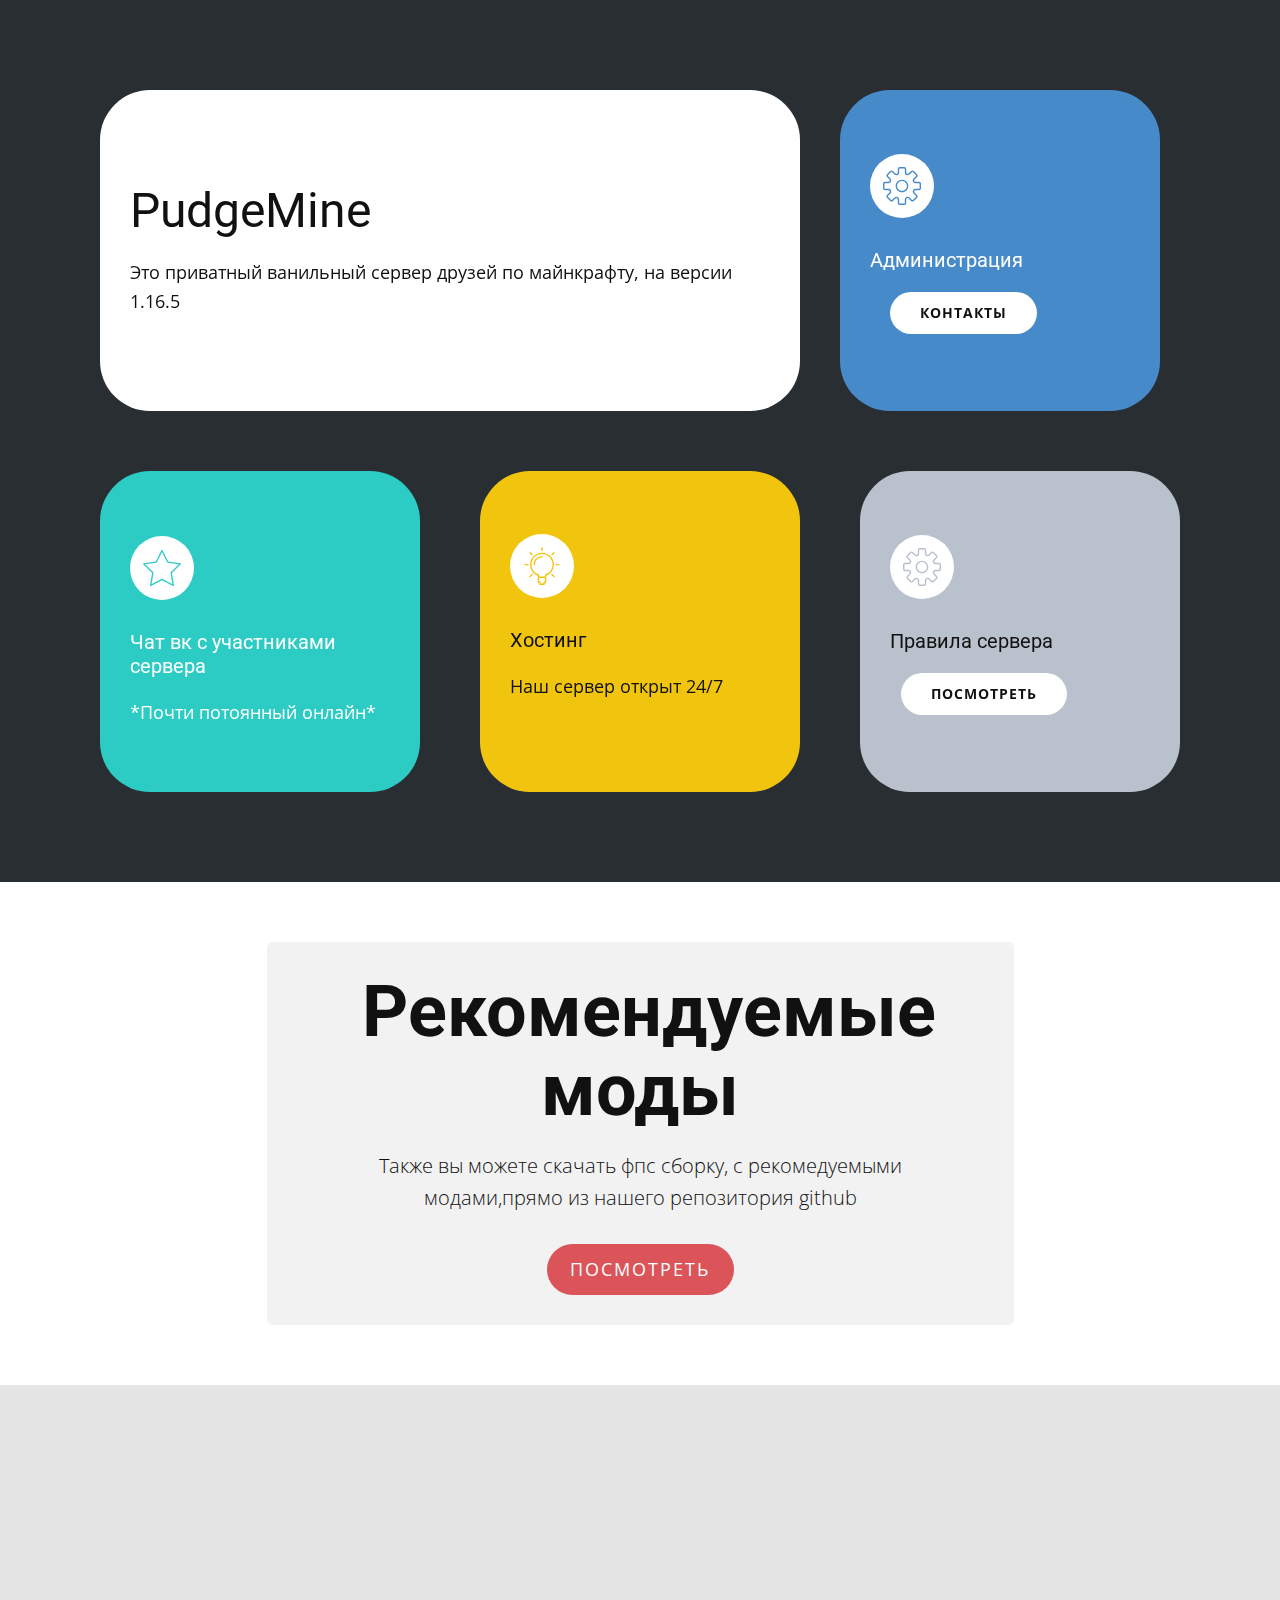
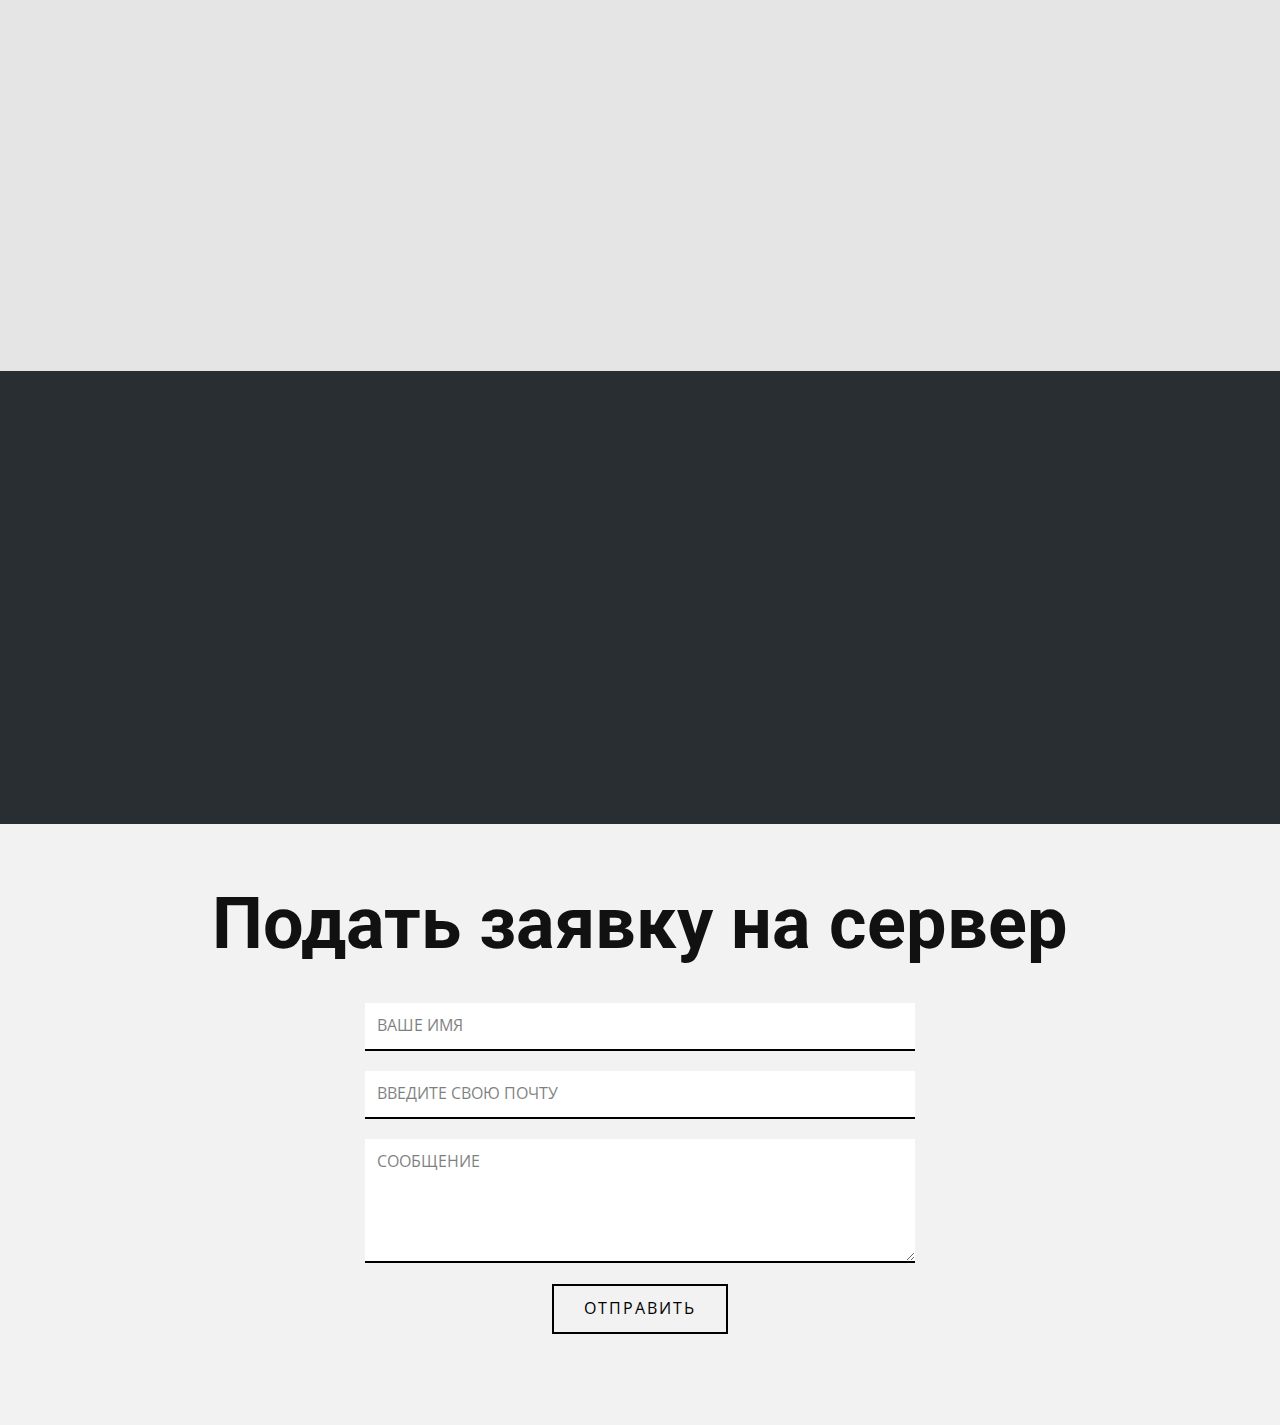
==== index.html @ 6703abd7 "Add files via upload" ====
<!DOCTYPE html>
<html style="font-size: 16px;" lang="ru"><head>
    <meta name="viewport" content="width=device-width, initial-scale=1.0">
    <meta charset="utf-8">
    <meta name="keywords" content="​PudgeMine, Рекомендуемые моды, Подать заявку на сервер">
    <meta name="description" content="Это ванильный приватный сервер по майнкрафту на версии 1.16.5">
    <title>PudgeMine</title>
    <link rel="stylesheet" href="1.css" media="screen">
<link rel="stylesheet" href="Главная.css" media="screen">
    <script class="u-script" type="text/javascript" src="2.js" defer=""></script>
    <script class="u-script" type="text/javascript" src="1.js" defer=""></script>
    <meta name="generator" content="5eafear, 5eafear.com">
    <meta name="referrer" content="origin">
    <meta property="og:title" content="PudgeMine">
    <meta property="og:description" content="Это приватный ванильный сервер по майнкрафту на версии 1.16.5">
    <meta property="og:image" content="images/20230213_025635.jpg">
    
    <link id="u-theme-google-font" rel="stylesheet" href="https://fonts.googleapis.com/css?family=Roboto:100,100i,300,300i,400,400i,500,500i,700,700i,900,900i|Open+Sans:300,300i,400,400i,500,500i,600,600i,700,700i,800,800i">
    
    
    
    
    
    
    <script type="application/ld+json">{
		"@context": "http://schema.org",
		"@type": "Organization",
		"name": "Site1"
}</script>
    <meta name="theme-color" content="#478ac9">
    <meta property="og:type" content="website">
  <meta data-intl-tel-input-cdn-path="intlTelInput/"></head>
  <body data-home-page="Главная.html" data-home-page-title="Главная" class="u-body u-xl-mode" data-lang="ru">
    <section class="u-clearfix u-container-align-center u-palette-1-dark-3 u-section-1" id="carousel_dbd2">
      <div class="u-clearfix u-sheet u-sheet-1">
        <div class="u-clearfix u-expanded-width u-layout-wrap u-layout-wrap-1">
          <div class="u-gutter-0 u-layout">
            <div class="u-layout-col">
              <div class="u-size-30">
                <div class="u-layout-row">
                  <div class="u-container-align-center-lg u-container-align-center-xl u-container-style u-layout-cell u-size-40 u-layout-cell-1">
                    <div class="u-container-layout u-valign-middle-lg u-valign-middle-xl u-container-layout-1">
                      <div class="u-container-align-center-sm u-container-align-center-xs u-container-align-left-lg u-container-align-left-md u-container-align-left-xl u-container-style u-expanded-width-lg u-expanded-width-xl u-group u-radius-50 u-shape-round u-white u-group-1" data-animation-name="customAnimationIn" data-animation-duration="2000">
                        <div class="u-container-layout u-valign-middle u-container-layout-2">
                          <h2 class="u-align-center-sm u-align-center-xs u-align-left-lg u-align-left-md u-align-left-xl u-text u-text-default u-text-1"> PudgeMine</h2>
                          <p class="u-align-center-sm u-align-center-xs u-align-left-lg u-align-left-md u-align-left-xl u-text u-text-default u-text-2">Это приватный ванильный сервер друзей по майнкрафту, на версии 1.16.5</p>
                        </div>
                      </div>
                    </div>
                  </div>
                  <div class="u-container-style u-layout-cell u-size-20 u-layout-cell-2">
                    <div class="u-container-layout u-valign-bottom-xs u-valign-top-lg u-valign-top-md u-valign-top-sm u-valign-top-xl u-container-layout-3">
                      <div class="u-container-style u-group u-palette-1-base u-radius-50 u-shape-round u-group-2" data-animation-name="customAnimationIn" data-animation-duration="2000">
                        <div class="u-container-layout u-container-layout-4"><span class="u-align-center-sm u-align-center-xs u-align-left-lg u-align-left-md u-align-left-xl u-icon u-icon-circle u-text-palette-1-base u-white u-icon-1"><svg class="u-svg-link" preserveAspectRatio="xMidYMin slice" viewBox="0 0 54 54" style=""><use xmlns:xlink="http://www.w3.org/1999/xlink" xlink:href="#svg-2807"></use></svg><svg class="u-svg-content" viewBox="0 0 54 54" x="0px" y="0px" id="svg-2807" style="enable-background:new 0 0 54 54;"><g><path d="M51.22,21h-5.052c-0.812,0-1.481-0.447-1.792-1.197s-0.153-1.54,0.42-2.114l3.572-3.571
		c0.525-0.525,0.814-1.224,0.814-1.966c0-0.743-0.289-1.441-0.814-1.967l-4.553-4.553c-1.05-1.05-2.881-1.052-3.933,0l-3.571,3.571
		c-0.574,0.573-1.366,0.733-2.114,0.421C33.447,9.313,33,8.644,33,7.832V2.78C33,1.247,31.753,0,30.22,0H23.78
		C22.247,0,21,1.247,21,2.78v5.052c0,0.812-0.447,1.481-1.197,1.792c-0.748,0.313-1.54,0.152-2.114-0.421l-3.571-3.571
		c-1.052-1.052-2.883-1.05-3.933,0l-4.553,4.553c-0.525,0.525-0.814,1.224-0.814,1.967c0,0.742,0.289,1.44,0.814,1.966l3.572,3.571
		c0.573,0.574,0.73,1.364,0.42,2.114S8.644,21,7.832,21H2.78C1.247,21,0,22.247,0,23.78v6.439C0,31.753,1.247,33,2.78,33h5.052
		c0.812,0,1.481,0.447,1.792,1.197s0.153,1.54-0.42,2.114l-3.572,3.571c-0.525,0.525-0.814,1.224-0.814,1.966
		c0,0.743,0.289,1.441,0.814,1.967l4.553,4.553c1.051,1.051,2.881,1.053,3.933,0l3.571-3.572c0.574-0.573,1.363-0.731,2.114-0.42
		c0.75,0.311,1.197,0.98,1.197,1.792v5.052c0,1.533,1.247,2.78,2.78,2.78h6.439c1.533,0,2.78-1.247,2.78-2.78v-5.052
		c0-0.812,0.447-1.481,1.197-1.792c0.751-0.312,1.54-0.153,2.114,0.42l3.571,3.572c1.052,1.052,2.883,1.05,3.933,0l4.553-4.553
		c0.525-0.525,0.814-1.224,0.814-1.967c0-0.742-0.289-1.44-0.814-1.966l-3.572-3.571c-0.573-0.574-0.73-1.364-0.42-2.114
		S45.356,33,46.168,33h5.052c1.533,0,2.78-1.247,2.78-2.78V23.78C54,22.247,52.753,21,51.22,21z M52,30.22
		C52,30.65,51.65,31,51.22,31h-5.052c-1.624,0-3.019,0.932-3.64,2.432c-0.622,1.5-0.295,3.146,0.854,4.294l3.572,3.571
		c0.305,0.305,0.305,0.8,0,1.104l-4.553,4.553c-0.304,0.304-0.799,0.306-1.104,0l-3.571-3.572c-1.149-1.149-2.794-1.474-4.294-0.854
		c-1.5,0.621-2.432,2.016-2.432,3.64v5.052C31,51.65,30.65,52,30.22,52H23.78C23.35,52,23,51.65,23,51.22v-5.052
		c0-1.624-0.932-3.019-2.432-3.64c-0.503-0.209-1.021-0.311-1.533-0.311c-1.014,0-1.997,0.4-2.761,1.164l-3.571,3.572
		c-0.306,0.306-0.801,0.304-1.104,0l-4.553-4.553c-0.305-0.305-0.305-0.8,0-1.104l3.572-3.571c1.148-1.148,1.476-2.794,0.854-4.294
		C10.851,31.932,9.456,31,7.832,31H2.78C2.35,31,2,30.65,2,30.22V23.78C2,23.35,2.35,23,2.78,23h5.052
		c1.624,0,3.019-0.932,3.64-2.432c0.622-1.5,0.295-3.146-0.854-4.294l-3.572-3.571c-0.305-0.305-0.305-0.8,0-1.104l4.553-4.553
		c0.304-0.305,0.799-0.305,1.104,0l3.571,3.571c1.147,1.147,2.792,1.476,4.294,0.854C22.068,10.851,23,9.456,23,7.832V2.78
		C23,2.35,23.35,2,23.78,2h6.439C30.65,2,31,2.35,31,2.78v5.052c0,1.624,0.932,3.019,2.432,3.64
		c1.502,0.622,3.146,0.294,4.294-0.854l3.571-3.571c0.306-0.305,0.801-0.305,1.104,0l4.553,4.553c0.305,0.305,0.305,0.8,0,1.104
		l-3.572,3.571c-1.148,1.148-1.476,2.794-0.854,4.294c0.621,1.5,2.016,2.432,3.64,2.432h5.052C51.65,23,52,23.35,52,23.78V30.22z"></path><path d="M27,18c-4.963,0-9,4.037-9,9s4.037,9,9,9s9-4.037,9-9S31.963,18,27,18z M27,34c-3.859,0-7-3.141-7-7s3.141-7,7-7
		s7,3.141,7,7S30.859,34,27,34z"></path>
</g></svg></span>
                          <h5 class="u-align-center-sm u-align-center-xs u-align-left-lg u-align-left-md u-align-left-xl u-text u-text-default u-text-3">Администрация</h5>
                          <a href="Главная.html#sec-e4e4" class="u-btn u-btn-round u-button-style u-hover-palette-1-light-1 u-radius-50 u-white u-btn-1">Контакты</a>
                        </div>
                      </div>
                    </div>
                  </div>
                </div>
              </div>
              <div class="u-size-30">
                <div class="u-layout-row">
                  <div class="u-container-align-center u-container-style u-layout-cell u-size-20 u-layout-cell-3">
                    <div class="u-container-layout u-container-layout-5">
                      <div class="u-container-align-center-sm u-container-align-center-xs u-container-align-left-lg u-container-align-left-md u-container-align-left-xl u-container-style u-expanded-width-lg u-expanded-width-xl u-group u-palette-4-base u-radius-50 u-shape-round u-group-3" data-animation-name="customAnimationIn" data-animation-duration="2000">
                        <div class="u-container-layout u-valign-middle u-container-layout-6"><span class="u-align-center-sm u-align-center-xs u-align-left-lg u-align-left-md u-align-left-xl u-icon u-icon-circle u-text-palette-4-base u-white u-icon-2"><svg class="u-svg-link" preserveAspectRatio="xMidYMin slice" viewBox="0 0 55.867 55.867" style=""><use xmlns:xlink="http://www.w3.org/1999/xlink" xlink:href="#svg-2458"></use></svg><svg class="u-svg-content" viewBox="0 0 55.867 55.867" x="0px" y="0px" id="svg-2458" style="enable-background:new 0 0 55.867 55.867;"><path d="M11.287,54.548c-0.207,0-0.414-0.064-0.588-0.191c-0.308-0.224-0.462-0.603-0.397-0.978l3.091-18.018L0.302,22.602
	c-0.272-0.266-0.37-0.663-0.253-1.024c0.118-0.362,0.431-0.626,0.808-0.681l18.09-2.629l8.091-16.393
	c0.168-0.342,0.516-0.558,0.896-0.558l0,0c0.381,0,0.729,0.216,0.896,0.558l8.09,16.393l18.091,2.629
	c0.377,0.055,0.689,0.318,0.808,0.681c0.117,0.361,0.02,0.759-0.253,1.024L42.475,35.363l3.09,18.017
	c0.064,0.375-0.09,0.754-0.397,0.978c-0.308,0.226-0.717,0.255-1.054,0.076l-16.18-8.506l-16.182,8.506
	C11.606,54.51,11.446,54.548,11.287,54.548z M3.149,22.584l12.016,11.713c0.235,0.229,0.343,0.561,0.287,0.885L12.615,51.72
	l14.854-7.808c0.291-0.154,0.638-0.154,0.931,0l14.852,7.808l-2.836-16.538c-0.056-0.324,0.052-0.655,0.287-0.885l12.016-11.713
	l-16.605-2.413c-0.326-0.047-0.607-0.252-0.753-0.547L27.934,4.578l-7.427,15.047c-0.146,0.295-0.427,0.5-0.753,0.547L3.149,22.584z
	"></path></svg></span>
                          <h5 class="u-align-center-sm u-align-center-xs u-align-left-lg u-align-left-md u-align-left-xl u-text u-text-default u-text-4"> Чат вк с участниками сервера</h5>
                          <p class="u-align-center-sm u-align-center-xs u-align-left-lg u-align-left-md u-align-left-xl u-text u-text-default u-text-5">*Почти потоянный онлайн*</p>
                        </div>
                      </div>
                    </div>
                  </div>
                  <div class="u-container-align-center u-container-style u-layout-cell u-size-20 u-layout-cell-4">
                    <div class="u-container-layout u-valign-middle-lg u-valign-middle-xl u-container-layout-7">
                      <div class="u-container-align-center-sm u-container-align-center-xs u-container-align-left-lg u-container-align-left-md u-container-align-left-xl u-container-style u-expanded-width-lg u-expanded-width-xl u-group u-palette-3-base u-radius-50 u-shape-round u-group-4" data-animation-name="customAnimationIn" data-animation-duration="2000">
                        <div class="u-container-layout u-valign-middle u-container-layout-8"><span class="u-align-center-sm u-align-center-xs u-align-left-lg u-align-left-md u-align-left-xl u-icon u-icon-circle u-text-palette-3-base u-white u-icon-3"><svg class="u-svg-link" preserveAspectRatio="xMidYMin slice" viewBox="0 0 54 54" style=""><use xmlns:xlink="http://www.w3.org/1999/xlink" xlink:href="#svg-5620"></use></svg><svg class="u-svg-content" viewBox="0 0 54 54" x="0px" y="0px" id="svg-5620" style="enable-background:new 0 0 54 54;"><g><path d="M27,8c-9.374,0-17,7.626-17,17c0,7.112,4.391,13.412,11,15.9V50c0,0.553,0.447,1,1,1h1v2c0,0.553,0.447,1,1,1h6
		c0.553,0,1-0.447,1-1v-2h1c0.553,0,1-0.447,1-1v-9.1c6.609-2.488,11-8.788,11-15.9C44,15.626,36.374,8,27,8z M30,49
		c-0.553,0-1,0.447-1,1v2h-4v-2c0-0.553-0.447-1-1-1h-1v-5h8v5H30z M31.688,39.242C31.277,39.377,31,39.761,31,40.192V42h-8v-1.808
		c0-0.432-0.277-0.815-0.688-0.95C16.145,37.214,12,31.49,12,25c0-8.271,6.729-15,15-15s15,6.729,15,15
		C42,31.49,37.855,37.214,31.688,39.242z"></path><path d="M27,6c0.553,0,1-0.447,1-1V1c0-0.553-0.447-1-1-1s-1,0.447-1,1v4C26,5.553,26.447,6,27,6z"></path><path d="M51,24h-4c-0.553,0-1,0.447-1,1s0.447,1,1,1h4c0.553,0,1-0.447,1-1S51.553,24,51,24z"></path><path d="M7,24H3c-0.553,0-1,0.447-1,1s0.447,1,1,1h4c0.553,0,1-0.447,1-1S7.553,24,7,24z"></path><path d="M43.264,7.322l-2.828,2.828c-0.391,0.391-0.391,1.023,0,1.414c0.195,0.195,0.451,0.293,0.707,0.293
		s0.512-0.098,0.707-0.293l2.828-2.828c0.391-0.391,0.391-1.023,0-1.414S43.654,6.932,43.264,7.322z"></path><path d="M12.15,38.436l-2.828,2.828c-0.391,0.391-0.391,1.023,0,1.414c0.195,0.195,0.451,0.293,0.707,0.293
		s0.512-0.098,0.707-0.293l2.828-2.828c0.391-0.391,0.391-1.023,0-1.414S12.541,38.045,12.15,38.436z"></path><path d="M41.85,38.436c-0.391-0.391-1.023-0.391-1.414,0s-0.391,1.023,0,1.414l2.828,2.828c0.195,0.195,0.451,0.293,0.707,0.293
		s0.512-0.098,0.707-0.293c0.391-0.391,0.391-1.023,0-1.414L41.85,38.436z"></path><path d="M12.15,11.564c0.195,0.195,0.451,0.293,0.707,0.293s0.512-0.098,0.707-0.293c0.391-0.391,0.391-1.023,0-1.414l-2.828-2.828
		c-0.391-0.391-1.023-0.391-1.414,0s-0.391,1.023,0,1.414L12.15,11.564z"></path><path d="M27,13c-6.617,0-12,5.383-12,12c0,0.553,0.447,1,1,1s1-0.447,1-1c0-5.514,4.486-10,10-10c0.553,0,1-0.447,1-1
		S27.553,13,27,13z"></path>
</g></svg></span>
                          <h5 class="u-align-center-sm u-align-center-xs u-align-left-lg u-align-left-md u-align-left-xl u-text u-text-default u-text-6">Хостинг</h5>
                          <p class="u-align-center-sm u-align-center-xs u-align-left-lg u-align-left-md u-align-left-xl u-text u-text-default u-text-7">Наш сервер открыт 24/7<br>
                            <br>
                          </p>
                        </div>
                      </div>
                    </div>
                  </div>
                  <div class="u-container-align-center u-container-style u-layout-cell u-size-20 u-layout-cell-5">
                    <div class="u-container-layout u-valign-bottom-lg u-valign-bottom-xl u-container-layout-9">
                      <div class="u-container-style u-expanded-width-lg u-expanded-width-xl u-group u-palette-5-base u-radius-50 u-shape-round u-group-5" data-animation-name="customAnimationIn" data-animation-duration="2000">
                        <div class="u-container-layout u-container-layout-10"><span class="u-align-center-sm u-align-center-xs u-align-left-lg u-align-left-md u-align-left-xl u-icon u-icon-circle u-text-palette-5-base u-white u-icon-4"><svg class="u-svg-link" preserveAspectRatio="xMidYMin slice" viewBox="0 0 54 54" style=""><use xmlns:xlink="http://www.w3.org/1999/xlink" xlink:href="#svg-bfac"></use></svg><svg class="u-svg-content" viewBox="0 0 54 54" x="0px" y="0px" id="svg-bfac" style="enable-background:new 0 0 54 54;"><g><path d="M51.22,21h-5.052c-0.812,0-1.481-0.447-1.792-1.197s-0.153-1.54,0.42-2.114l3.572-3.571
		c0.525-0.525,0.814-1.224,0.814-1.966c0-0.743-0.289-1.441-0.814-1.967l-4.553-4.553c-1.05-1.05-2.881-1.052-3.933,0l-3.571,3.571
		c-0.574,0.573-1.366,0.733-2.114,0.421C33.447,9.313,33,8.644,33,7.832V2.78C33,1.247,31.753,0,30.22,0H23.78
		C22.247,0,21,1.247,21,2.78v5.052c0,0.812-0.447,1.481-1.197,1.792c-0.748,0.313-1.54,0.152-2.114-0.421l-3.571-3.571
		c-1.052-1.052-2.883-1.05-3.933,0l-4.553,4.553c-0.525,0.525-0.814,1.224-0.814,1.967c0,0.742,0.289,1.44,0.814,1.966l3.572,3.571
		c0.573,0.574,0.73,1.364,0.42,2.114S8.644,21,7.832,21H2.78C1.247,21,0,22.247,0,23.78v6.439C0,31.753,1.247,33,2.78,33h5.052
		c0.812,0,1.481,0.447,1.792,1.197s0.153,1.54-0.42,2.114l-3.572,3.571c-0.525,0.525-0.814,1.224-0.814,1.966
		c0,0.743,0.289,1.441,0.814,1.967l4.553,4.553c1.051,1.051,2.881,1.053,3.933,0l3.571-3.572c0.574-0.573,1.363-0.731,2.114-0.42
		c0.75,0.311,1.197,0.98,1.197,1.792v5.052c0,1.533,1.247,2.78,2.78,2.78h6.439c1.533,0,2.78-1.247,2.78-2.78v-5.052
		c0-0.812,0.447-1.481,1.197-1.792c0.751-0.312,1.54-0.153,2.114,0.42l3.571,3.572c1.052,1.052,2.883,1.05,3.933,0l4.553-4.553
		c0.525-0.525,0.814-1.224,0.814-1.967c0-0.742-0.289-1.44-0.814-1.966l-3.572-3.571c-0.573-0.574-0.73-1.364-0.42-2.114
		S45.356,33,46.168,33h5.052c1.533,0,2.78-1.247,2.78-2.78V23.78C54,22.247,52.753,21,51.22,21z M52,30.22
		C52,30.65,51.65,31,51.22,31h-5.052c-1.624,0-3.019,0.932-3.64,2.432c-0.622,1.5-0.295,3.146,0.854,4.294l3.572,3.571
		c0.305,0.305,0.305,0.8,0,1.104l-4.553,4.553c-0.304,0.304-0.799,0.306-1.104,0l-3.571-3.572c-1.149-1.149-2.794-1.474-4.294-0.854
		c-1.5,0.621-2.432,2.016-2.432,3.64v5.052C31,51.65,30.65,52,30.22,52H23.78C23.35,52,23,51.65,23,51.22v-5.052
		c0-1.624-0.932-3.019-2.432-3.64c-0.503-0.209-1.021-0.311-1.533-0.311c-1.014,0-1.997,0.4-2.761,1.164l-3.571,3.572
		c-0.306,0.306-0.801,0.304-1.104,0l-4.553-4.553c-0.305-0.305-0.305-0.8,0-1.104l3.572-3.571c1.148-1.148,1.476-2.794,0.854-4.294
		C10.851,31.932,9.456,31,7.832,31H2.78C2.35,31,2,30.65,2,30.22V23.78C2,23.35,2.35,23,2.78,23h5.052
		c1.624,0,3.019-0.932,3.64-2.432c0.622-1.5,0.295-3.146-0.854-4.294l-3.572-3.571c-0.305-0.305-0.305-0.8,0-1.104l4.553-4.553
		c0.304-0.305,0.799-0.305,1.104,0l3.571,3.571c1.147,1.147,2.792,1.476,4.294,0.854C22.068,10.851,23,9.456,23,7.832V2.78
		C23,2.35,23.35,2,23.78,2h6.439C30.65,2,31,2.35,31,2.78v5.052c0,1.624,0.932,3.019,2.432,3.64
		c1.502,0.622,3.146,0.294,4.294-0.854l3.571-3.571c0.306-0.305,0.801-0.305,1.104,0l4.553,4.553c0.305,0.305,0.305,0.8,0,1.104
		l-3.572,3.571c-1.148,1.148-1.476,2.794-0.854,4.294c0.621,1.5,2.016,2.432,3.64,2.432h5.052C51.65,23,52,23.35,52,23.78V30.22z"></path><path d="M27,18c-4.963,0-9,4.037-9,9s4.037,9,9,9s9-4.037,9-9S31.963,18,27,18z M27,34c-3.859,0-7-3.141-7-7s3.141-7,7-7
		s7,3.141,7,7S30.859,34,27,34z"></path>
</g></svg></span>
                          <h5 class="u-align-center-sm u-align-center-xs u-align-left-lg u-align-left-md u-align-left-xl u-text u-text-default u-text-8">Правила сервера</h5>
                          <a href="https://pudgemine.ru/правила" class="u-border-none u-btn u-btn-round u-button-style u-hover-white u-radius-50 u-white u-btn-2" target="_blank">Посмотреть</a>
                        </div>
                      </div>
                    </div>
                  </div>
                </div>
              </div>
            </div>
          </div>
        </div>
      </div>
    </section>
    <section class="u-align-left u-clearfix u-section-2" id="sec-62da">
      <div class="u-clearfix u-sheet u-sheet-1">
        <div class="u-align-center u-container-style u-grey-5 u-group u-radius-6 u-shape-round u-group-1">
          <div class="u-container-layout u-valign-middle u-container-layout-1">
            <h1 class="u-text u-text-default u-text-1">&nbsp;Рекомендуемые моды</h1>
            <p class="u-text u-text-2">Также вы можете скачать фпс сборку, с рекомедуемыми модами,прямо из нашего репозитория github</p>
            <a href="https://github.com/teafear/pudgemine_1.16.5_mods/tree/main" class="u-btn u-btn-round u-button-style u-color-scheme-summer-time u-color-style-multicolor-1 u-palette-2-base u-radius-50 u-btn-1" target="_blank">Посмотреть</a>
          </div>
        </div>
      </div>
    </section>
    <section class="u-align-center u-clearfix u-grey-10 u-section-3" id="sec-fed7">
      <div class="u-clearfix u-sheet u-valign-middle u-sheet-1">
        <div class="u-list u-list-1">
          <div class="u-repeater u-repeater-1">
            <div class="u-align-left u-container-style u-list-item u-radius-8 u-repeater-item u-shape-round u-white u-list-item-1" data-animation-name="customAnimationIn" data-animation-duration="1000">
              <div class="u-container-layout u-similar-container u-container-layout-1">
                <h4 class="u-text u-text-default u-text-1"> SimpleVoiceChat&nbsp;</h4>
                <p class="u-text u-text-default u-text-2">Работающий голосовой чат в Minecraft!</p>
              </div>
            </div>
            <div class="u-align-left u-container-style u-list-item u-radius-8 u-repeater-item u-shape-round u-video-cover u-white u-list-item-2" data-animation-name="customAnimationIn" data-animation-duration="1000">
              <div class="u-container-layout u-similar-container u-container-layout-2">
                <h4 class="u-text u-text-default u-text-3"> Emotecraft</h4>
                <p class="u-text u-text-default u-text-4"> Создавайте свои собственные эмоции в Minecraft.</p>
              </div>
            </div>
            <div class="u-align-left u-container-style u-list-item u-radius-8 u-repeater-item u-shape-round u-video-cover u-white u-list-item-3" data-animation-name="customAnimationIn" data-animation-duration="1000">
              <div class="u-container-layout u-similar-container u-container-layout-3">
                <h4 class="u-text u-text-default u-text-5"> ChatHeads</h4>
                <p class="u-text u-text-default u-text-6">Посмотри, с кем ты общаешься!</p>
              </div>
            </div>
            <div class="u-align-left u-container-style u-list-item u-radius-8 u-repeater-item u-shape-round u-video-cover u-white u-list-item-4" data-animation-name="customAnimationIn" data-animation-duration="1000">
              <div class="u-container-layout u-similar-container u-container-layout-4">
                <h4 class="u-text u-text-default u-text-7">Apple skin</h4>
                <p class="u-text u-text-default u-text-8">Добавляет визуализацию насыщения и истощения в HUD</p>
              </div>
            </div>
          </div>
        </div>
      </div>
    </section>
    <section class="u-clearfix u-palette-1-dark-3 u-section-4" id="sec-e4e4">
      <div class="u-clearfix u-sheet u-sheet-1">
        <div class="u-container-style u-group u-palette-2-base u-preserve-proportions u-radius-15 u-shape-round u-group-1" data-animation-name="customAnimationIn" data-animation-duration="1000" data-animation-direction="">
          <div class="u-container-layout u-container-layout-1">
            <a href="https://vk.com/5eafear" class="u-border-none u-btn u-btn-round u-button-style u-hover-white u-radius-6 u-white u-btn-1" target="_blank">5eafear</a>
            <a href="https://vk.com/qwedontpanic" class="u-border-none u-btn u-btn-round u-button-style u-hover-white u-radius-6 u-white u-btn-2" target="_blank">unoverrrr</a>
            <a href="https://vk.com/thekenry" class="u-border-none u-btn u-btn-round u-button-style u-hover-white u-radius-6 u-white u-btn-3" target="_blank">6AleXa</a>
          </div>
        </div>
        <div class="u-container-style u-group u-shape-rectangle u-group-2" data-animation-name="customAnimationIn" data-animation-duration="1000">
          <div class="u-container-layout u-valign-top-sm u-valign-top-xs u-container-layout-2">
            <div class="u-container-style u-grey-75 u-group u-radius-10 u-shape-round u-group-3">
              <div class="u-container-layout u-valign-top u-container-layout-3">
                <div class="u-container-style u-expanded-width u-grey-10 u-group u-radius-10 u-shape-round u-group-4">
                  <div class="u-container-layout u-container-layout-4">
                    <div class="u-border-3 u-border-grey-dark-1 u-hidden-xs u-line u-line-vertical u-line-1"></div>
                    <h4 class="u-text u-text-default u-text-1">Администрация сервера</h4>
                    <div class="u-container-style u-group u-palette-2-base u-radius-10 u-shape-round u-group-5">
                      <div class="u-container-layout u-container-layout-5">
                        <p class="u-text u-text-default u-text-2">Макс Филипчук&nbsp; &nbsp; &nbsp; &nbsp; &nbsp; &nbsp; &nbsp; &nbsp; &nbsp; &nbsp; &nbsp; &nbsp; &nbsp;5eafear</p>
                        <p class="u-text u-text-default u-text-3">Иван Жмудь&nbsp; &nbsp; &nbsp; &nbsp; &nbsp; &nbsp; &nbsp; &nbsp; &nbsp; &nbsp; &nbsp; &nbsp; &nbsp; &nbsp; &nbsp; &nbsp; 6AleXa</p>
                        <p class="u-text u-text-4">Сергей Коваленко&nbsp; &nbsp; &nbsp; &nbsp; &nbsp; &nbsp; &nbsp; &nbsp; &nbsp; &nbsp; uncoverrrr</p>
                      </div>
                    </div>
                  </div>
                </div>
              </div>
            </div>
            <div class="u-border-8 u-border-grey-dark-1 u-hidden-xs u-line u-line-horizontal u-line-2"></div>
            <div class="u-border-8 u-border-grey-dark-1 u-hidden-xs u-line u-line-vertical u-line-3"></div>
          </div>
        </div>
      </div>
    </section>
    <section class="u-align-center u-clearfix u-grey-5 u-section-5" id="sec-fae4">
      <div class="u-clearfix u-sheet u-sheet-1">
        <h1 class="u-text u-text-default u-text-1">Подать заявку на сервер</h1>
        <div class="u-form u-form-1">
          <form action="https://forms.nicepagesrv.com/v2/form/process" class="u-clearfix u-form-spacing-20 u-form-vertical u-inner-form" style="padding: 10px" source="email" name="form">
            <div class="u-form-group u-form-name u-label-none">
              <label for="name-3b9a" class="u-label">Name</label>
              <input type="text" placeholder="Ваше имя" id="name-3b9a" name="name" class="u-border-2 u-border-black u-border-no-left u-border-no-right u-border-no-top u-input u-input-rectangle u-input-1" required="">
            </div>
            <div class="u-form-email u-form-group u-label-none">
              <label for="email-3b9a" class="u-label">Email</label>
              <input type="email" placeholder="введите свою почту" id="email-3b9a" name="email" class="u-border-2 u-border-black u-border-no-left u-border-no-right u-border-no-top u-input u-input-rectangle u-input-2" required="">
            </div>
            <div class="u-form-group u-form-message u-label-none">
              <label for="message-3b9a" class="u-label">Message</label>
              <textarea placeholder="сообщение" rows="4" cols="50" id="message-3b9a" name="message" class="u-border-2 u-border-black u-border-no-left u-border-no-right u-border-no-top u-input u-input-rectangle u-input-3" required=""></textarea>
            </div>
            <div class="u-align-center u-form-group u-form-submit">
              <a href="#" class="u-border-2 u-border-black u-btn u-btn-rectangle u-btn-submit u-button-style u-none u-btn-1">Отправить</a>
              <input type="submit" value="submit" class="u-form-control-hidden">
            </div>
            <div class="u-form-send-message u-form-send-success">Спасипо за заявку, мы расмотрим ее чуть позже!</div>
            <div class="u-form-send-error u-form-send-message">Ошибка</div>
            <input type="hidden" value="" name="recaptchaResponse">
            <input type="hidden" name="formServices" value="5d035307b861f2ea4485fc7d8acb3d11">
          </form>
        </div>
      </div>
    </section>
</body></html>
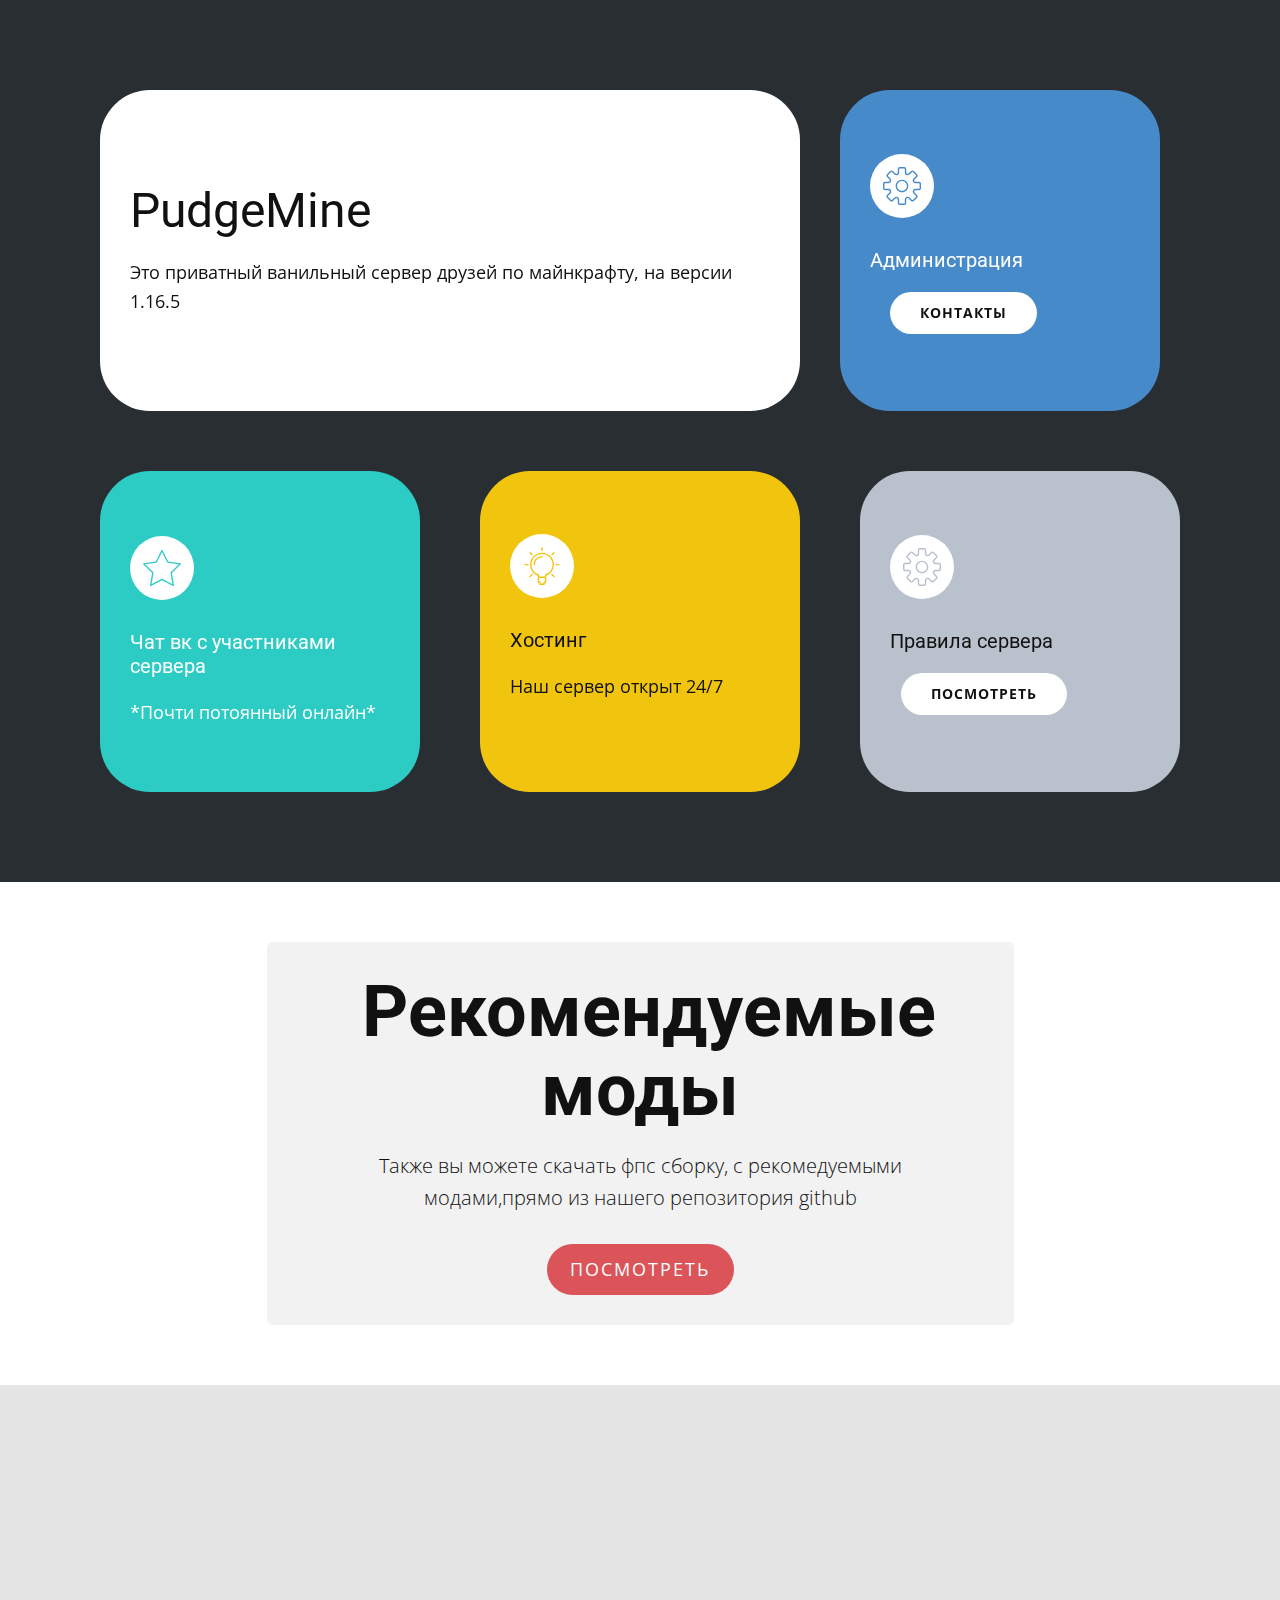
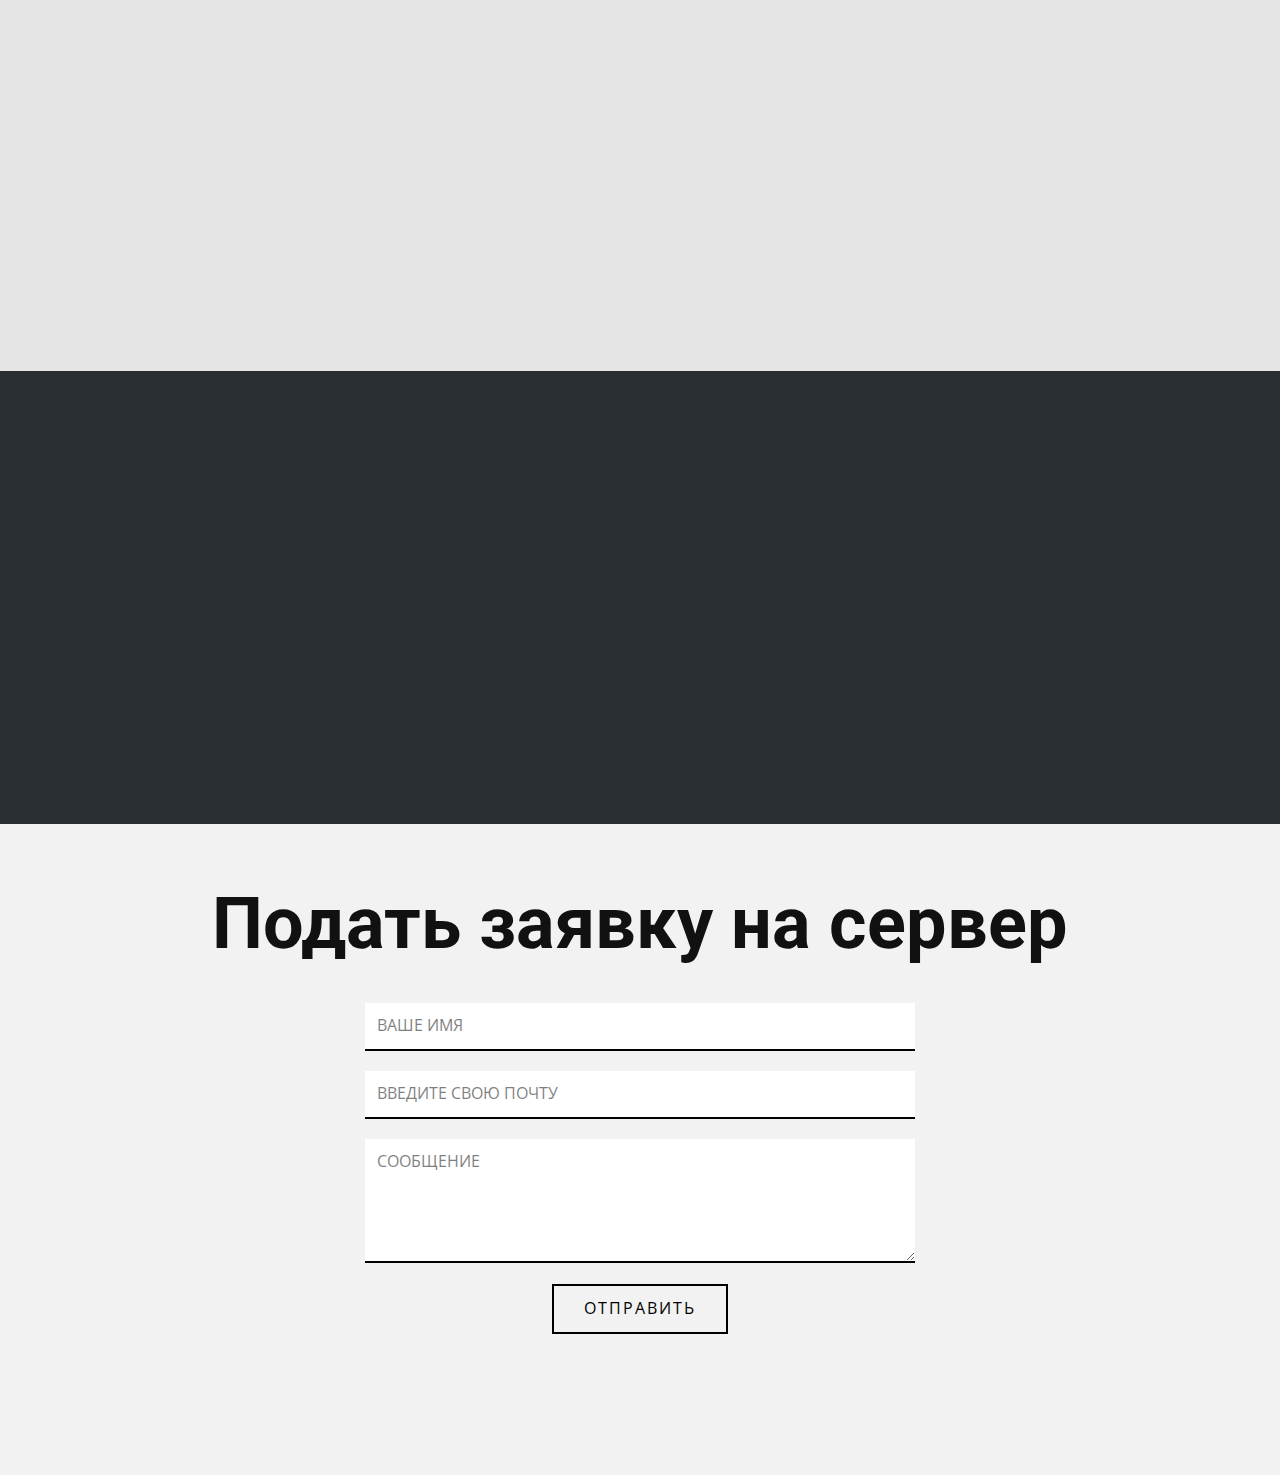
==== commit 5df7d544: "index.html" ====
--- a/index.html
+++ b/index.html
@@ -1,4 +1,7 @@
 <!DOCTYPE html>
+<head>
+<link rel="icon" href="favicon.ico">
+</head>
 <html style="font-size: 16px;" lang="ru"><head>
     <meta name="viewport" content="width=device-width, initial-scale=1.0">
     <meta charset="utf-8">
@@ -215,7 +218,7 @@
         <div class="u-container-style u-group u-palette-2-base u-preserve-proportions u-radius-15 u-shape-round u-group-1" data-animation-name="customAnimationIn" data-animation-duration="1000" data-animation-direction="">
           <div class="u-container-layout u-container-layout-1">
             <a href="https://vk.com/5eafear" class="u-border-none u-btn u-btn-round u-button-style u-hover-white u-radius-6 u-white u-btn-1" target="_blank">5eafear</a>
-            <a href="https://vk.com/qwedontpanic" class="u-border-none u-btn u-btn-round u-button-style u-hover-white u-radius-6 u-white u-btn-2" target="_blank">unoverrrr</a>
+            <a href="https://vk.com/qwedontpanic" class="u-border-none u-btn u-btn-round u-button-style u-hover-white u-radius-6 u-white u-btn-2" target="_blank">uncoverrrr</a>
             <a href="https://vk.com/thekenry" class="u-border-none u-btn u-btn-round u-button-style u-hover-white u-radius-6 u-white u-btn-3" target="_blank">6AleXa</a>
           </div>
         </div>
@@ -269,8 +272,9 @@
             <div class="u-form-send-error u-form-send-message">Ошибка</div>
             <input type="hidden" value="" name="recaptchaResponse">
             <input type="hidden" name="formServices" value="5d035307b861f2ea4485fc7d8acb3d11">
+		  <iframe src="https://yoomoney.ru/quickpay/fundraise/button?billNumber=B9gcWAPrcB0.230621&" width="330" height="50" frameborder="0" allowtransparency="true" scrolling="no"></iframe>​
           </form>
         </div>
       </div>
     </section>
-</body></html>+</body></html>
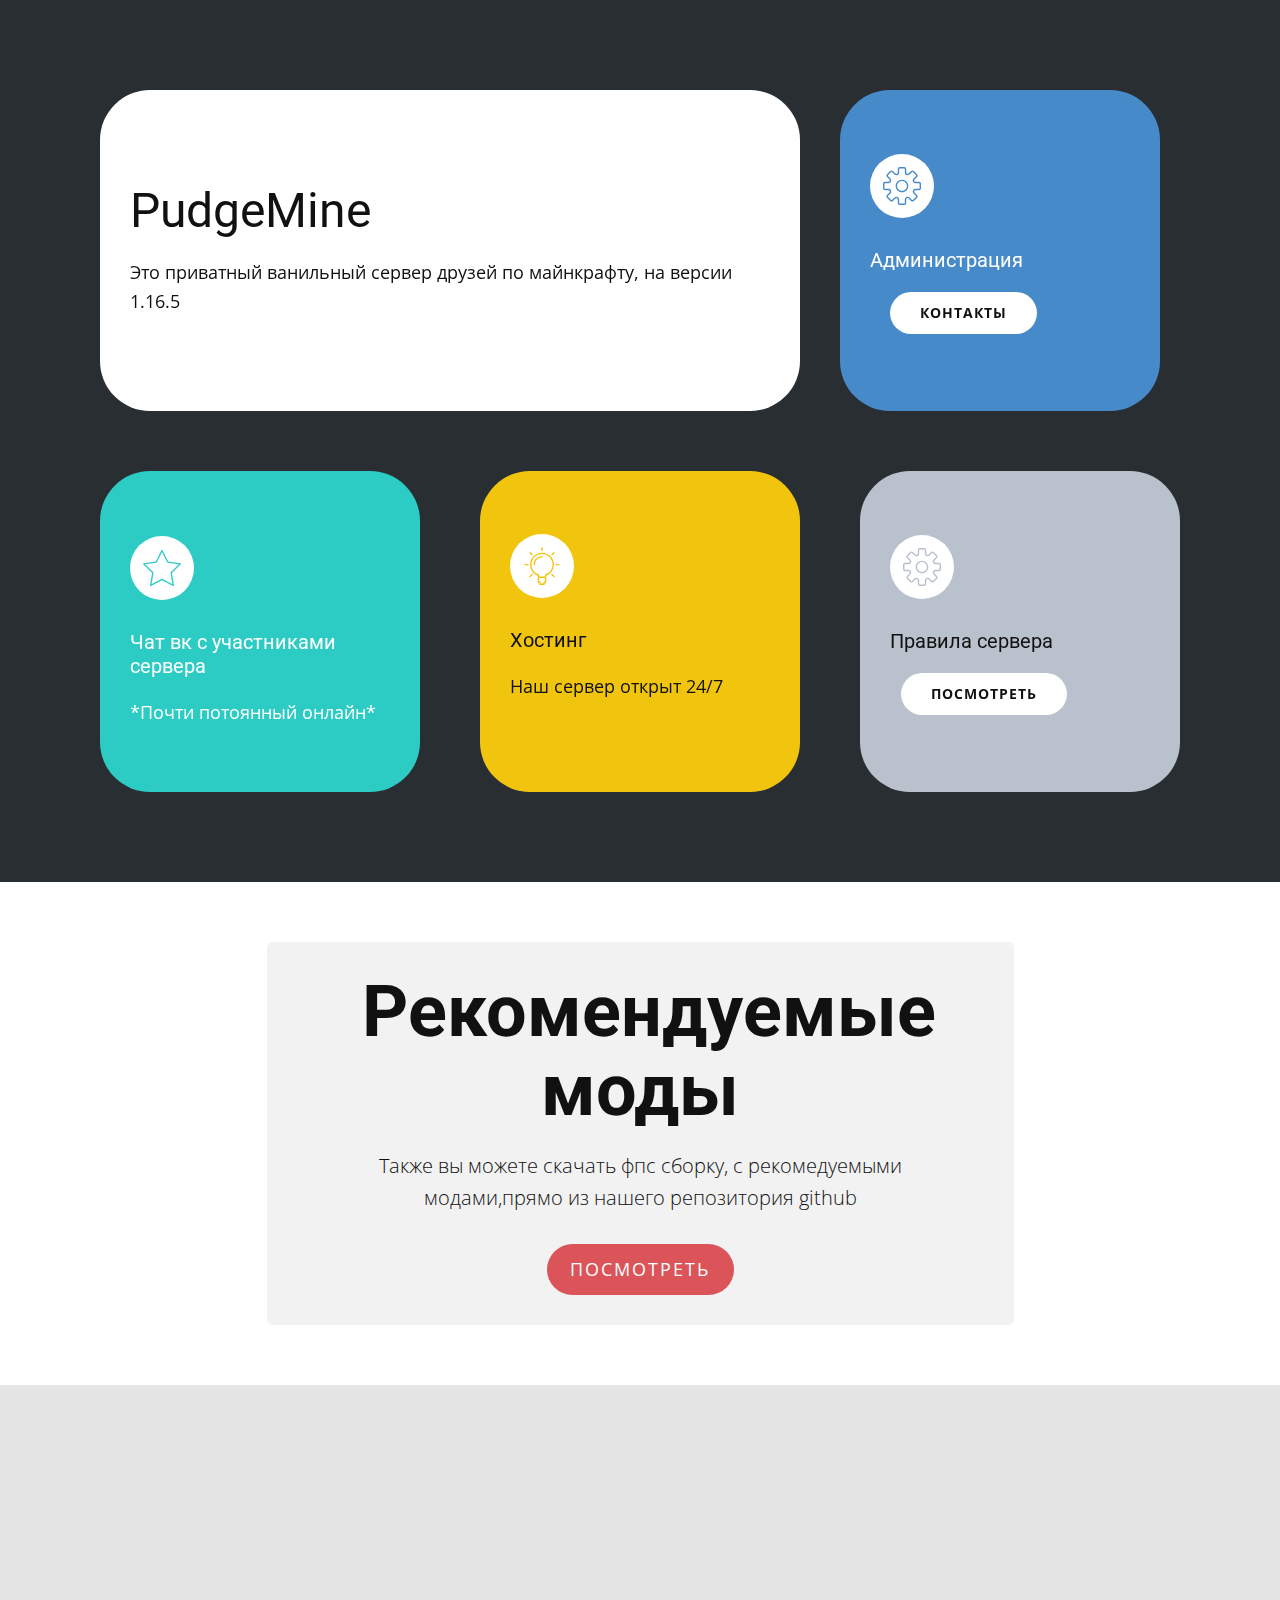
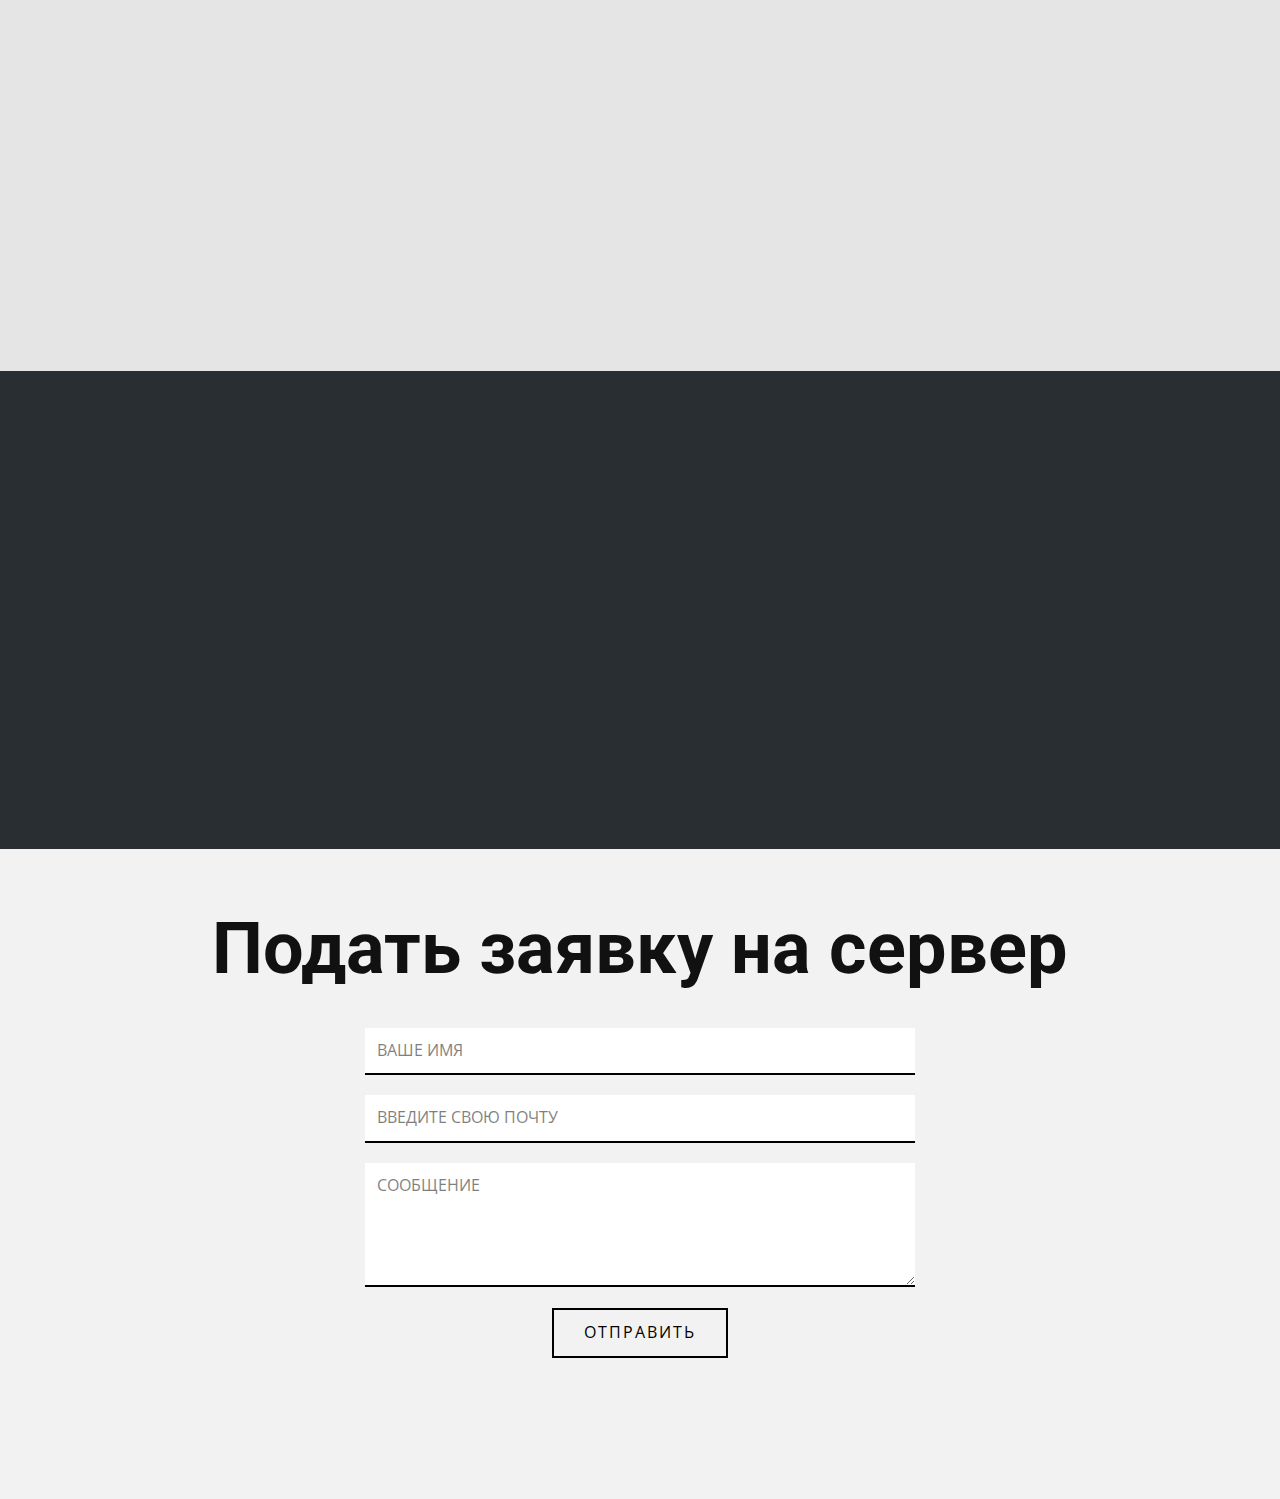
==== commit fc61bfff: "index.html" ====
--- a/index.html
+++ b/index.html
@@ -229,6 +229,8 @@
                 <div class="u-container-style u-expanded-width u-grey-10 u-group u-radius-10 u-shape-round u-group-4">
                   <div class="u-container-layout u-container-layout-4">
                     <div class="u-border-3 u-border-grey-dark-1 u-hidden-xs u-line u-line-vertical u-line-1"></div>
+
+			  <iframe src="https://yoomoney.ru/quickpay/fundraise/button?billNumber=B9gcWAPrcB0.230621&" width="330" height="50" frameborder="0" allowtransparency="true" scrolling="no"></iframe>​
                     <h4 class="u-text u-text-default u-text-1">Администрация сервера</h4>
                     <div class="u-container-style u-group u-palette-2-base u-radius-10 u-shape-round u-group-5">
                       <div class="u-container-layout u-container-layout-5">
@@ -272,7 +274,7 @@
             <div class="u-form-send-error u-form-send-message">Ошибка</div>
             <input type="hidden" value="" name="recaptchaResponse">
             <input type="hidden" name="formServices" value="5d035307b861f2ea4485fc7d8acb3d11">
-		  <iframe src="https://yoomoney.ru/quickpay/fundraise/button?billNumber=B9gcWAPrcB0.230621&" width="330" height="50" frameborder="0" allowtransparency="true" scrolling="no"></iframe>​
+		                                      <iframe src="https://yoomoney.ru/quickpay/fundraise/button?billNumber=B9gcWAPrcB0.230621&" width="330" height="50" frameborder="0" allowtransparency="true" scrolling="no"></iframe>​
           </form>
         </div>
       </div>
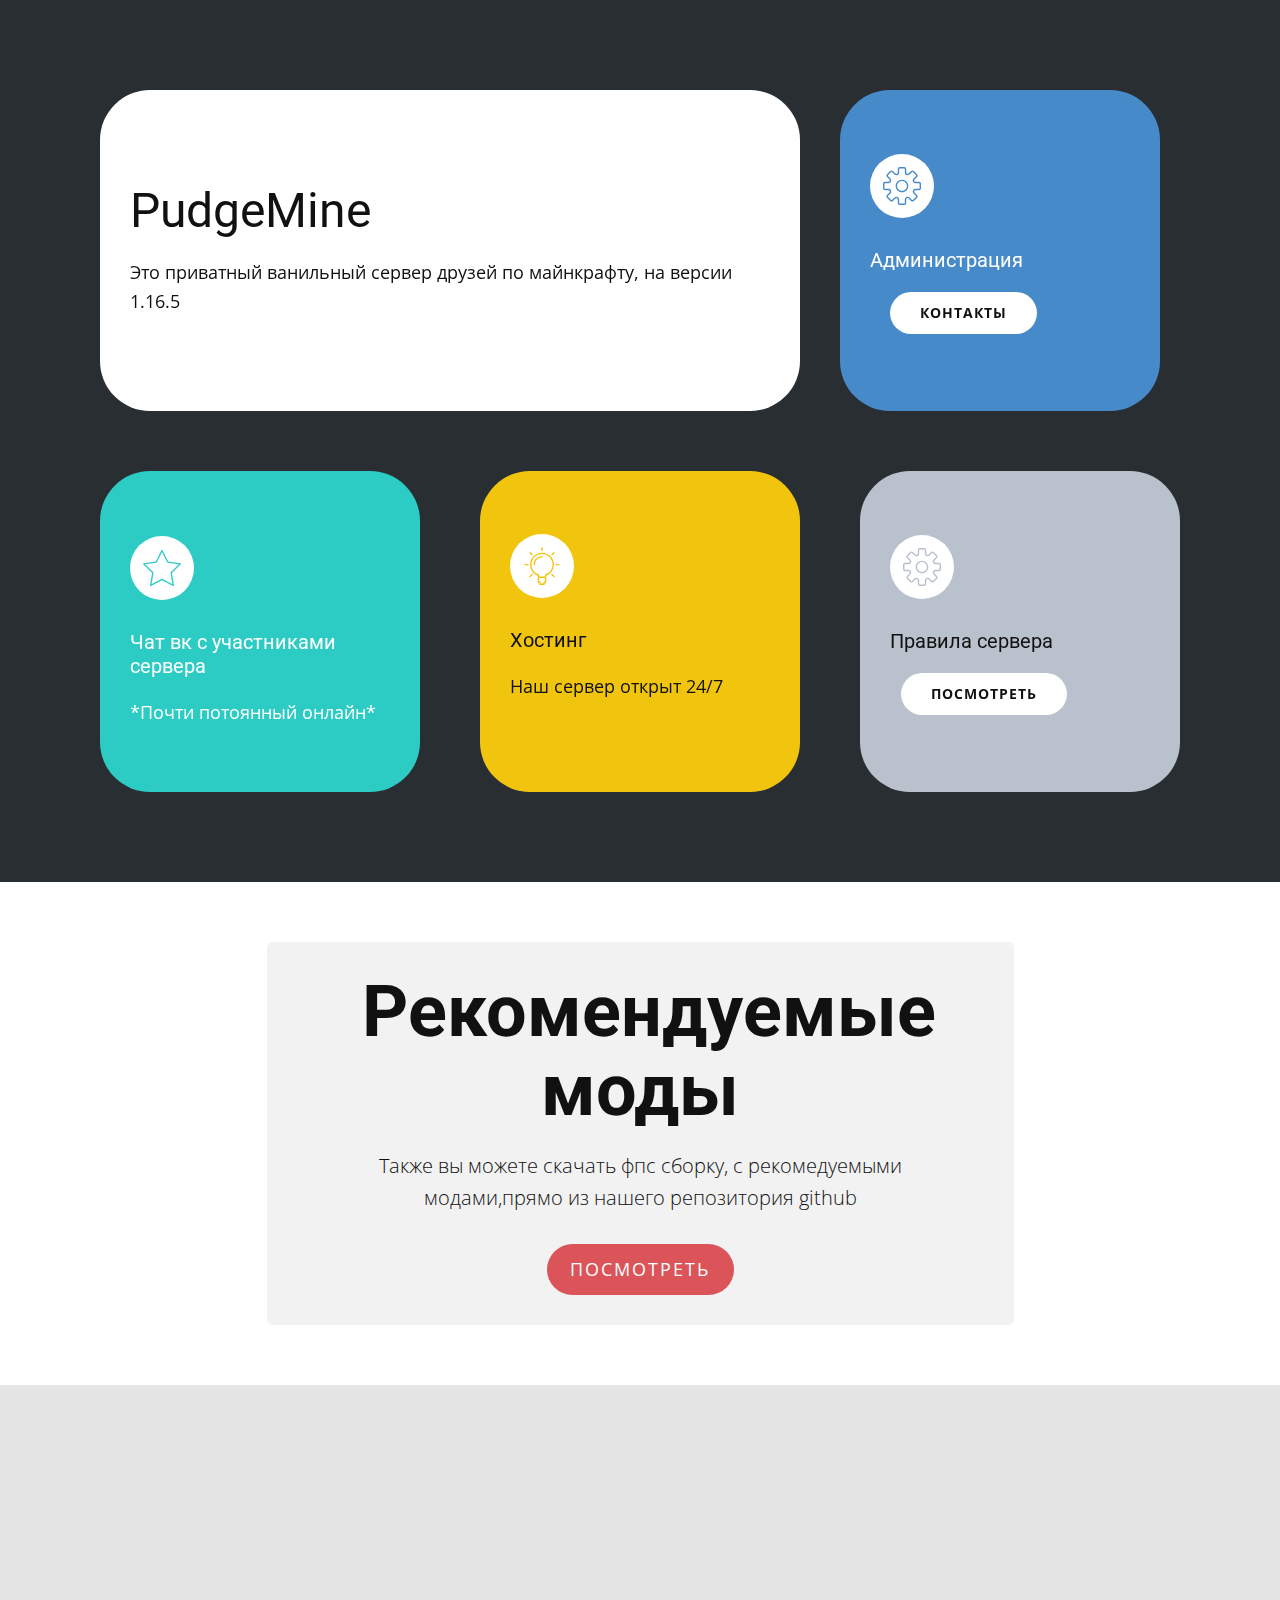
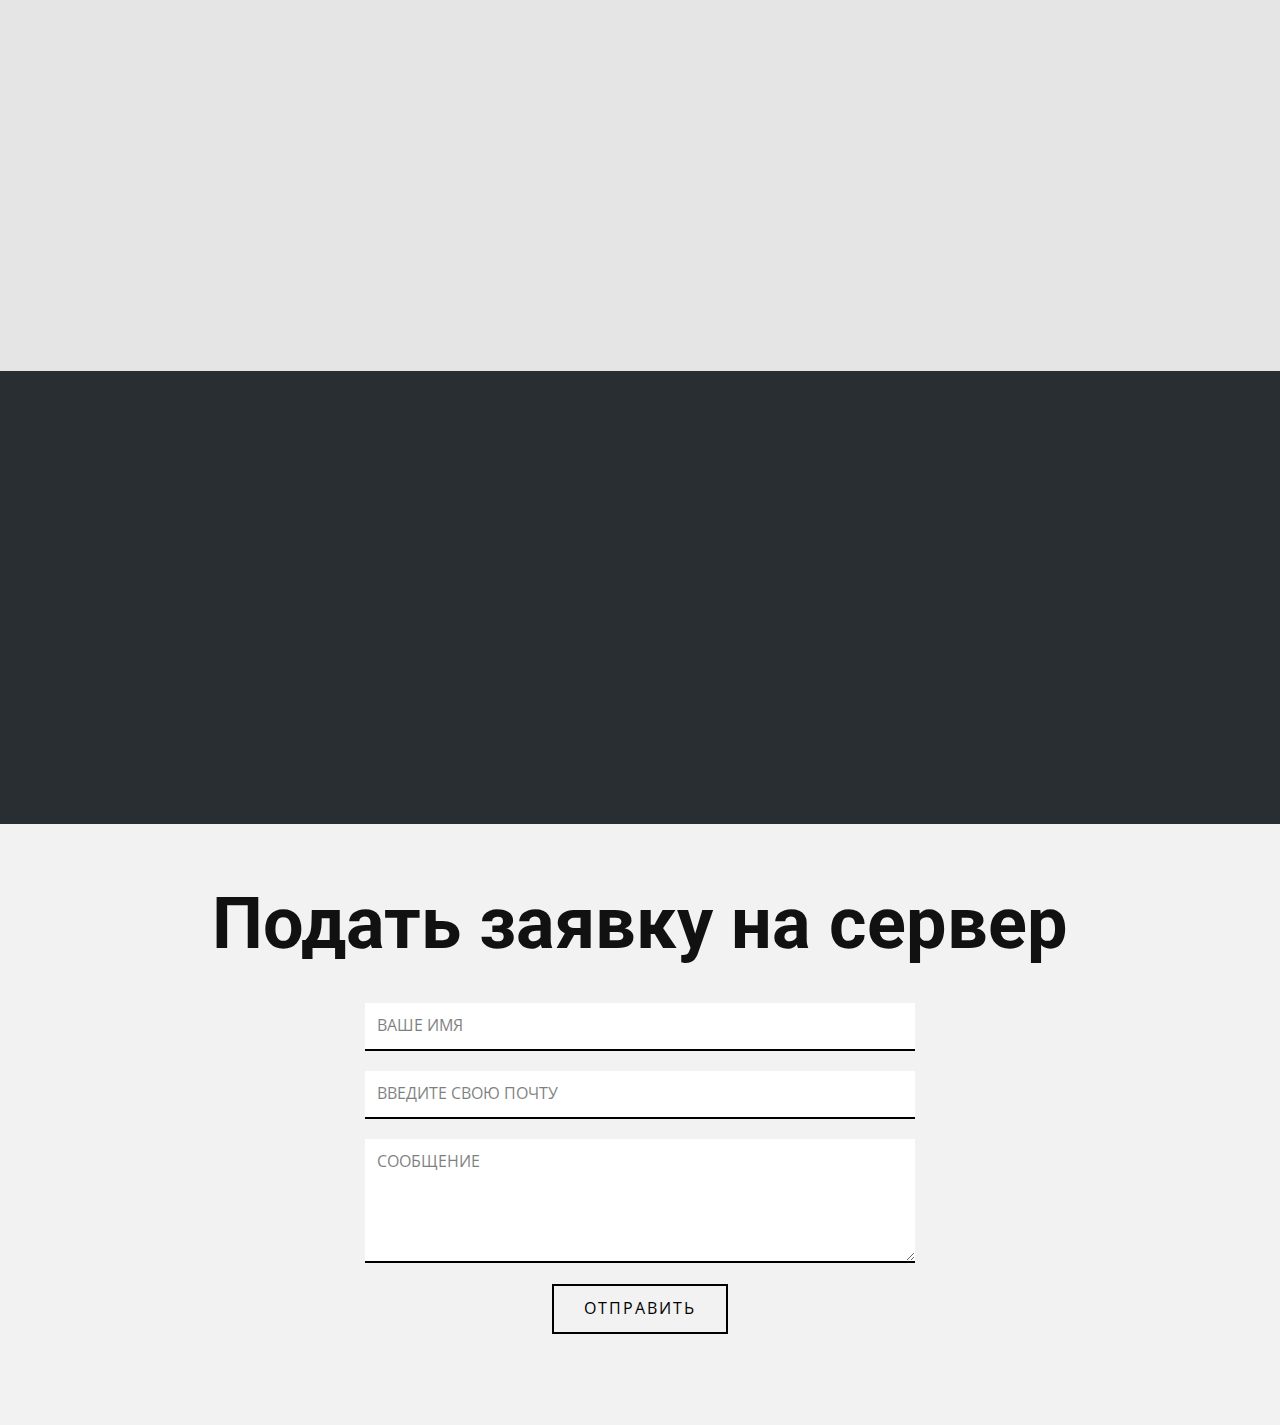
==== commit b633dc21: "index.html" ====
--- a/index.html
+++ b/index.html
@@ -230,7 +230,7 @@
                   <div class="u-container-layout u-container-layout-4">
                     <div class="u-border-3 u-border-grey-dark-1 u-hidden-xs u-line u-line-vertical u-line-1"></div>
 
-			  <iframe src="https://yoomoney.ru/quickpay/fundraise/button?billNumber=B9gcWAPrcB0.230621&" width="330" height="50" frameborder="0" allowtransparency="true" scrolling="no"></iframe>​
+			  ​
                     <h4 class="u-text u-text-default u-text-1">Администрация сервера</h4>
                     <div class="u-container-style u-group u-palette-2-base u-radius-10 u-shape-round u-group-5">
                       <div class="u-container-layout u-container-layout-5">
@@ -274,7 +274,7 @@
             <div class="u-form-send-error u-form-send-message">Ошибка</div>
             <input type="hidden" value="" name="recaptchaResponse">
             <input type="hidden" name="formServices" value="5d035307b861f2ea4485fc7d8acb3d11">
-		                                      <iframe src="https://yoomoney.ru/quickpay/fundraise/button?billNumber=B9gcWAPrcB0.230621&" width="330" height="50" frameborder="0" allowtransparency="true" scrolling="no"></iframe>​
+		                                     ​
           </form>
         </div>
       </div>
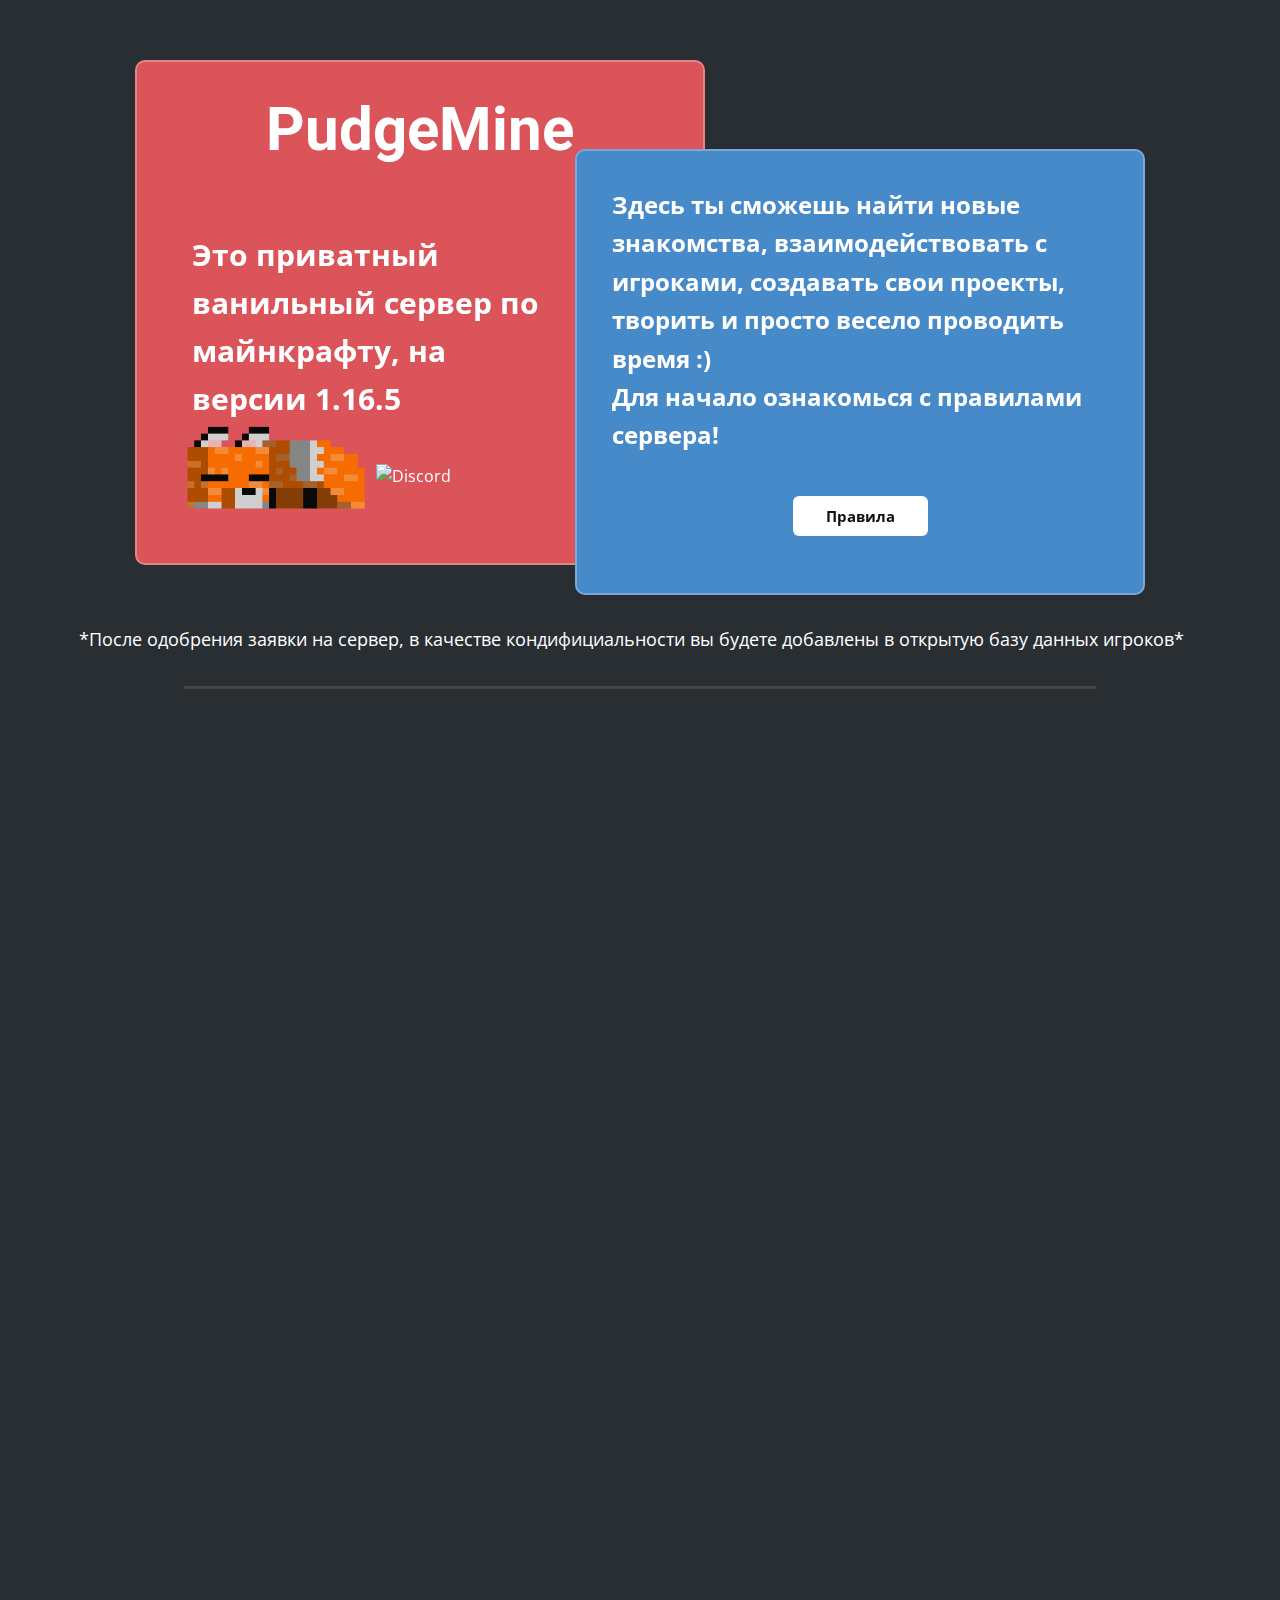
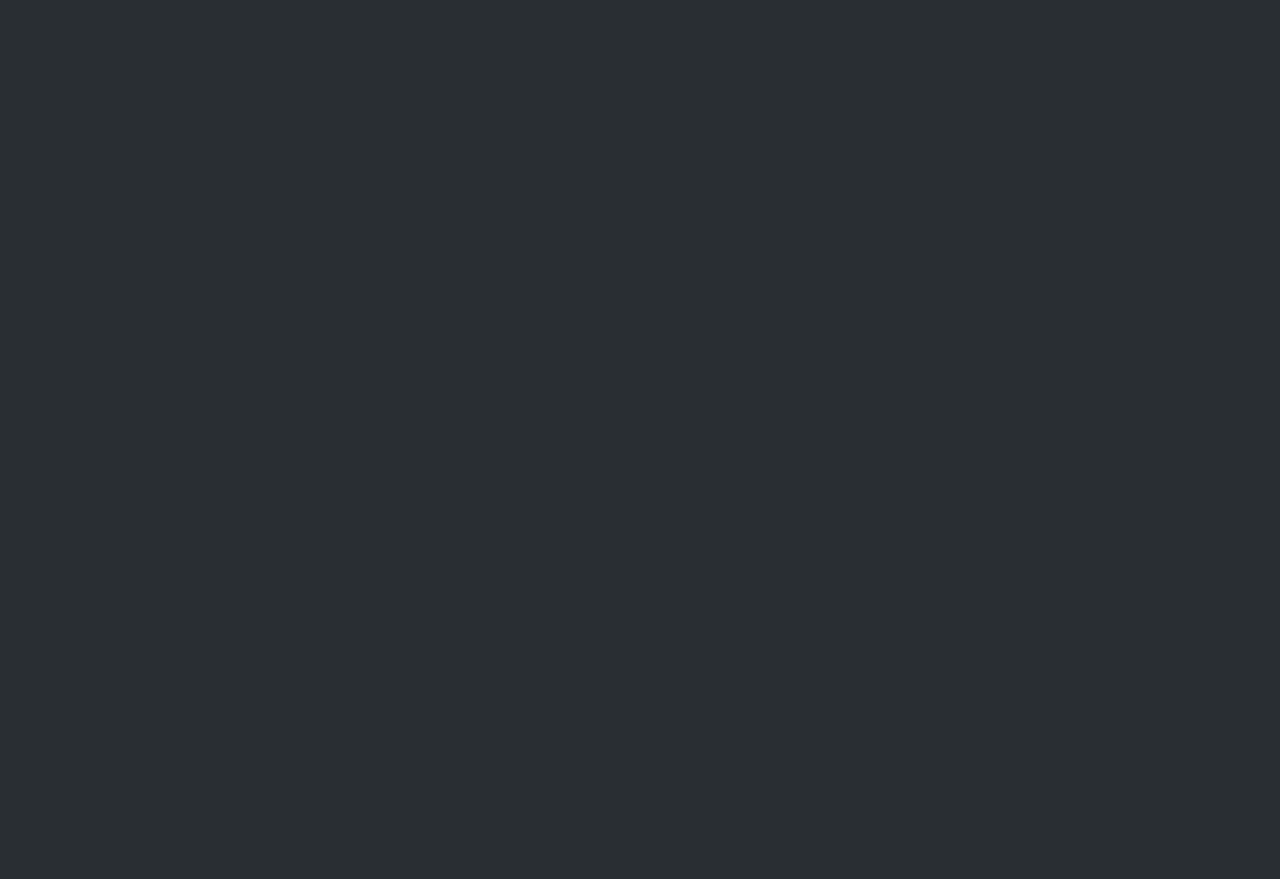
==== commit 4fdf1292: "Add files via upload" ====
--- a/index.html
+++ b/index.html
@@ -1,26 +1,16 @@
 <!DOCTYPE html>
-<head>
-<link rel="icon" href="favicon.ico">
-</head>
 <html style="font-size: 16px;" lang="ru"><head>
     <meta name="viewport" content="width=device-width, initial-scale=1.0">
     <meta charset="utf-8">
-    <meta name="keywords" content="​PudgeMine, Рекомендуемые моды, Подать заявку на сервер">
-    <meta name="description" content="Это ванильный приватный сервер по майнкрафту на версии 1.16.5">
-    <title>PudgeMine</title>
+    <meta name="keywords" content="​Рекомендуемые моды">
+    <meta name="description" content="">
+    <title>Главная</title>
     <link rel="stylesheet" href="1.css" media="screen">
 <link rel="stylesheet" href="Главная.css" media="screen">
     <script class="u-script" type="text/javascript" src="2.js" defer=""></script>
     <script class="u-script" type="text/javascript" src="1.js" defer=""></script>
     <meta name="generator" content="5eafear, 5eafear.com">
-    <meta name="referrer" content="origin">
-    <meta property="og:title" content="PudgeMine">
-    <meta property="og:description" content="Это приватный ванильный сервер по майнкрафту на версии 1.16.5">
-    <meta property="og:image" content="images/20230213_025635.jpg">
-    
     <link id="u-theme-google-font" rel="stylesheet" href="https://fonts.googleapis.com/css?family=Roboto:100,100i,300,300i,400,400i,500,500i,700,700i,900,900i|Open+Sans:300,300i,400,400i,500,500i,600,600i,700,700i,800,800i">
-    
-    
     
     
     
@@ -28,255 +18,103 @@
     <script type="application/ld+json">{
 		"@context": "http://schema.org",
 		"@type": "Organization",
-		"name": "Site1"
+		"name": "pudgemine"
 }</script>
     <meta name="theme-color" content="#478ac9">
+    <meta property="og:title" content="Главная">
     <meta property="og:type" content="website">
   <meta data-intl-tel-input-cdn-path="intlTelInput/"></head>
   <body data-home-page="Главная.html" data-home-page-title="Главная" class="u-body u-xl-mode" data-lang="ru">
-    <section class="u-clearfix u-container-align-center u-palette-1-dark-3 u-section-1" id="carousel_dbd2">
+    <section class="u-clearfix u-palette-1-dark-3 u-section-1" id="carousel_d1e2">
       <div class="u-clearfix u-sheet u-sheet-1">
-        <div class="u-clearfix u-expanded-width u-layout-wrap u-layout-wrap-1">
-          <div class="u-gutter-0 u-layout">
-            <div class="u-layout-col">
-              <div class="u-size-30">
-                <div class="u-layout-row">
-                  <div class="u-container-align-center-lg u-container-align-center-xl u-container-style u-layout-cell u-size-40 u-layout-cell-1">
-                    <div class="u-container-layout u-valign-middle-lg u-valign-middle-xl u-container-layout-1">
-                      <div class="u-container-align-center-sm u-container-align-center-xs u-container-align-left-lg u-container-align-left-md u-container-align-left-xl u-container-style u-expanded-width-lg u-expanded-width-xl u-group u-radius-50 u-shape-round u-white u-group-1" data-animation-name="customAnimationIn" data-animation-duration="2000">
-                        <div class="u-container-layout u-valign-middle u-container-layout-2">
-                          <h2 class="u-align-center-sm u-align-center-xs u-align-left-lg u-align-left-md u-align-left-xl u-text u-text-default u-text-1"> PudgeMine</h2>
-                          <p class="u-align-center-sm u-align-center-xs u-align-left-lg u-align-left-md u-align-left-xl u-text u-text-default u-text-2">Это приватный ванильный сервер друзей по майнкрафту, на версии 1.16.5</p>
-                        </div>
-                      </div>
-                    </div>
-                  </div>
-                  <div class="u-container-style u-layout-cell u-size-20 u-layout-cell-2">
-                    <div class="u-container-layout u-valign-bottom-xs u-valign-top-lg u-valign-top-md u-valign-top-sm u-valign-top-xl u-container-layout-3">
-                      <div class="u-container-style u-group u-palette-1-base u-radius-50 u-shape-round u-group-2" data-animation-name="customAnimationIn" data-animation-duration="2000">
-                        <div class="u-container-layout u-container-layout-4"><span class="u-align-center-sm u-align-center-xs u-align-left-lg u-align-left-md u-align-left-xl u-icon u-icon-circle u-text-palette-1-base u-white u-icon-1"><svg class="u-svg-link" preserveAspectRatio="xMidYMin slice" viewBox="0 0 54 54" style=""><use xmlns:xlink="http://www.w3.org/1999/xlink" xlink:href="#svg-2807"></use></svg><svg class="u-svg-content" viewBox="0 0 54 54" x="0px" y="0px" id="svg-2807" style="enable-background:new 0 0 54 54;"><g><path d="M51.22,21h-5.052c-0.812,0-1.481-0.447-1.792-1.197s-0.153-1.54,0.42-2.114l3.572-3.571
-		c0.525-0.525,0.814-1.224,0.814-1.966c0-0.743-0.289-1.441-0.814-1.967l-4.553-4.553c-1.05-1.05-2.881-1.052-3.933,0l-3.571,3.571
-		c-0.574,0.573-1.366,0.733-2.114,0.421C33.447,9.313,33,8.644,33,7.832V2.78C33,1.247,31.753,0,30.22,0H23.78
-		C22.247,0,21,1.247,21,2.78v5.052c0,0.812-0.447,1.481-1.197,1.792c-0.748,0.313-1.54,0.152-2.114-0.421l-3.571-3.571
-		c-1.052-1.052-2.883-1.05-3.933,0l-4.553,4.553c-0.525,0.525-0.814,1.224-0.814,1.967c0,0.742,0.289,1.44,0.814,1.966l3.572,3.571
-		c0.573,0.574,0.73,1.364,0.42,2.114S8.644,21,7.832,21H2.78C1.247,21,0,22.247,0,23.78v6.439C0,31.753,1.247,33,2.78,33h5.052
-		c0.812,0,1.481,0.447,1.792,1.197s0.153,1.54-0.42,2.114l-3.572,3.571c-0.525,0.525-0.814,1.224-0.814,1.966
-		c0,0.743,0.289,1.441,0.814,1.967l4.553,4.553c1.051,1.051,2.881,1.053,3.933,0l3.571-3.572c0.574-0.573,1.363-0.731,2.114-0.42
-		c0.75,0.311,1.197,0.98,1.197,1.792v5.052c0,1.533,1.247,2.78,2.78,2.78h6.439c1.533,0,2.78-1.247,2.78-2.78v-5.052
-		c0-0.812,0.447-1.481,1.197-1.792c0.751-0.312,1.54-0.153,2.114,0.42l3.571,3.572c1.052,1.052,2.883,1.05,3.933,0l4.553-4.553
-		c0.525-0.525,0.814-1.224,0.814-1.967c0-0.742-0.289-1.44-0.814-1.966l-3.572-3.571c-0.573-0.574-0.73-1.364-0.42-2.114
-		S45.356,33,46.168,33h5.052c1.533,0,2.78-1.247,2.78-2.78V23.78C54,22.247,52.753,21,51.22,21z M52,30.22
-		C52,30.65,51.65,31,51.22,31h-5.052c-1.624,0-3.019,0.932-3.64,2.432c-0.622,1.5-0.295,3.146,0.854,4.294l3.572,3.571
-		c0.305,0.305,0.305,0.8,0,1.104l-4.553,4.553c-0.304,0.304-0.799,0.306-1.104,0l-3.571-3.572c-1.149-1.149-2.794-1.474-4.294-0.854
-		c-1.5,0.621-2.432,2.016-2.432,3.64v5.052C31,51.65,30.65,52,30.22,52H23.78C23.35,52,23,51.65,23,51.22v-5.052
-		c0-1.624-0.932-3.019-2.432-3.64c-0.503-0.209-1.021-0.311-1.533-0.311c-1.014,0-1.997,0.4-2.761,1.164l-3.571,3.572
-		c-0.306,0.306-0.801,0.304-1.104,0l-4.553-4.553c-0.305-0.305-0.305-0.8,0-1.104l3.572-3.571c1.148-1.148,1.476-2.794,0.854-4.294
-		C10.851,31.932,9.456,31,7.832,31H2.78C2.35,31,2,30.65,2,30.22V23.78C2,23.35,2.35,23,2.78,23h5.052
-		c1.624,0,3.019-0.932,3.64-2.432c0.622-1.5,0.295-3.146-0.854-4.294l-3.572-3.571c-0.305-0.305-0.305-0.8,0-1.104l4.553-4.553
-		c0.304-0.305,0.799-0.305,1.104,0l3.571,3.571c1.147,1.147,2.792,1.476,4.294,0.854C22.068,10.851,23,9.456,23,7.832V2.78
-		C23,2.35,23.35,2,23.78,2h6.439C30.65,2,31,2.35,31,2.78v5.052c0,1.624,0.932,3.019,2.432,3.64
-		c1.502,0.622,3.146,0.294,4.294-0.854l3.571-3.571c0.306-0.305,0.801-0.305,1.104,0l4.553,4.553c0.305,0.305,0.305,0.8,0,1.104
-		l-3.572,3.571c-1.148,1.148-1.476,2.794-0.854,4.294c0.621,1.5,2.016,2.432,3.64,2.432h5.052C51.65,23,52,23.35,52,23.78V30.22z"></path><path d="M27,18c-4.963,0-9,4.037-9,9s4.037,9,9,9s9-4.037,9-9S31.963,18,27,18z M27,34c-3.859,0-7-3.141-7-7s3.141-7,7-7
-		s7,3.141,7,7S30.859,34,27,34z"></path>
-</g></svg></span>
-                          <h5 class="u-align-center-sm u-align-center-xs u-align-left-lg u-align-left-md u-align-left-xl u-text u-text-default u-text-3">Администрация</h5>
-                          <a href="Главная.html#sec-e4e4" class="u-btn u-btn-round u-button-style u-hover-palette-1-light-1 u-radius-50 u-white u-btn-1">Контакты</a>
-                        </div>
-                      </div>
-                    </div>
-                  </div>
-                </div>
+        <div class="u-border-2 u-border-palette-2-light-1 u-container-style u-expanded-width-xs u-group u-palette-2-base u-radius-10 u-shape-round u-group-1" data-animation-name="customAnimationIn" data-animation-duration="1000">
+          <div class="u-container-layout u-container-layout-1">
+            <h3 class="u-text u-text-default u-text-white u-text-1">PudgeMine</h3>
+            <p class="u-text u-text-white u-text-2">Это приватный ванильный сервер по майнкрафту, на версии 1.16.5</p>
+            <div class="u-clearfix u-custom-html u-custom-html-1">
+              <img alt="Discord" src="https://img.shields.io/discord/984485541263319121">
+            </div>
+            <img class="u-image u-image-contain u-image-default u-preserve-proportions u-image-1" src="images/fox.gif" alt="" data-image-width="640" data-image-height="640">
+          </div>
+        </div>
+        <div class="u-border-2 u-border-palette-1-light-1 u-container-style u-expanded-width-xs u-group u-palette-1-base u-radius-10 u-shape-round u-group-2" data-animation-name="customAnimationIn" data-animation-duration="1000">
+          <div class="u-container-layout u-container-layout-2">
+            <p class="u-text u-text-white u-text-3">Здесь ты сможешь найти новые знакомства, взаимодействовать с игроками, создавать свои проекты, творить и просто весело проводить время​ :) <br>Для начало ознакомься с правилами сервера! <span style="font-weight: 700;">
+                <span style="font-weight: 400;">
+                  <span style="font-weight: 700;"></span>
+                </span>
+              </span>
+            </p>
+            <a href="https://pudgemine.ru/правила/" class="u-active-grey-15 u-border-none u-btn u-btn-round u-button-style u-hover-grey-5 u-radius-6 u-white u-btn-1">Правила</a>
+          </div>
+        </div>
+        <p class="u-hover-feature u-text u-text-4">*После одобрения заявки на сервер, в качестве кондифициальности вы будете добавлены в открытую базу данных игроков*</p>
+        <div class="u-border-3 u-border-grey-dark-1 u-expanded-width-xs u-line u-line-horizontal u-line-1"></div>
+      </div>
+      
+    </section>
+    <section class="u-align-left u-clearfix u-palette-1-dark-3 u-section-2" id="sec-75b9">
+      <div class="u-clearfix u-sheet u-sheet-1">
+        <div class="u-align-center u-container-style u-grey-80 u-group u-group-1" data-animation-name="customAnimationIn" data-animation-duration="1000">
+          <div class="u-container-layout u-container-layout-1">
+            <h1 class="u-text u-text-default u-text-1"> Рекомендуемые моды</h1>
+            <p class="u-text u-text-2"> Также вы можете скачать фпс сборку, с рекомедуемыми модами,прямо из нашего репозитория github</p>
+            <a href="https://github.com/teafear/pudgemine_1.16.5_mods" class="u-btn u-btn-round u-button-style u-color-scheme-summer-time u-color-style-multicolor-1 u-custom-font u-heading-font u-palette-2-base u-radius-50 u-btn-1" target="_blank">ПОСМОТРЕТЬ</a>
+            <div class="u-clearfix u-custom-html u-custom-html-1"><!-- Place this tag where you want the button to render. -->
+              <a class="github-button" href="https://github.com/teafear/pudgemine_1.16.5_mods/archive/HEAD.zip" data-color-scheme="no-preference: dark; light: dark; dark: dark;" data-icon="octicon-download" aria-label="Download teafear/pudgemine_1.16.5_mods on GitHub">Скачать</a>
+            </div>
+          </div>
+        </div>
+        <div class="u-container-style u-expanded-width u-grey-80 u-group u-radius-5 u-shape-round u-group-2" data-animation-name="customAnimationIn" data-animation-duration="1000">
+          <div class="u-container-layout u-container-layout-2">
+            <div class="u-container-style u-grey-75 u-group u-radius-10 u-shape-round u-group-3">
+              <div class="u-container-layout u-valign-top u-container-layout-3">
+                <h6 class="u-text u-text-3">SimpleVoiceChat </h6>
+                <p class="u-text u-text-4"> Работающий голосовой чат в Minecraft!</p>
               </div>
-              <div class="u-size-30">
-                <div class="u-layout-row">
-                  <div class="u-container-align-center u-container-style u-layout-cell u-size-20 u-layout-cell-3">
-                    <div class="u-container-layout u-container-layout-5">
-                      <div class="u-container-align-center-sm u-container-align-center-xs u-container-align-left-lg u-container-align-left-md u-container-align-left-xl u-container-style u-expanded-width-lg u-expanded-width-xl u-group u-palette-4-base u-radius-50 u-shape-round u-group-3" data-animation-name="customAnimationIn" data-animation-duration="2000">
-                        <div class="u-container-layout u-valign-middle u-container-layout-6"><span class="u-align-center-sm u-align-center-xs u-align-left-lg u-align-left-md u-align-left-xl u-icon u-icon-circle u-text-palette-4-base u-white u-icon-2"><svg class="u-svg-link" preserveAspectRatio="xMidYMin slice" viewBox="0 0 55.867 55.867" style=""><use xmlns:xlink="http://www.w3.org/1999/xlink" xlink:href="#svg-2458"></use></svg><svg class="u-svg-content" viewBox="0 0 55.867 55.867" x="0px" y="0px" id="svg-2458" style="enable-background:new 0 0 55.867 55.867;"><path d="M11.287,54.548c-0.207,0-0.414-0.064-0.588-0.191c-0.308-0.224-0.462-0.603-0.397-0.978l3.091-18.018L0.302,22.602
-	c-0.272-0.266-0.37-0.663-0.253-1.024c0.118-0.362,0.431-0.626,0.808-0.681l18.09-2.629l8.091-16.393
-	c0.168-0.342,0.516-0.558,0.896-0.558l0,0c0.381,0,0.729,0.216,0.896,0.558l8.09,16.393l18.091,2.629
-	c0.377,0.055,0.689,0.318,0.808,0.681c0.117,0.361,0.02,0.759-0.253,1.024L42.475,35.363l3.09,18.017
-	c0.064,0.375-0.09,0.754-0.397,0.978c-0.308,0.226-0.717,0.255-1.054,0.076l-16.18-8.506l-16.182,8.506
-	C11.606,54.51,11.446,54.548,11.287,54.548z M3.149,22.584l12.016,11.713c0.235,0.229,0.343,0.561,0.287,0.885L12.615,51.72
-	l14.854-7.808c0.291-0.154,0.638-0.154,0.931,0l14.852,7.808l-2.836-16.538c-0.056-0.324,0.052-0.655,0.287-0.885l12.016-11.713
-	l-16.605-2.413c-0.326-0.047-0.607-0.252-0.753-0.547L27.934,4.578l-7.427,15.047c-0.146,0.295-0.427,0.5-0.753,0.547L3.149,22.584z
-	"></path></svg></span>
-                          <h5 class="u-align-center-sm u-align-center-xs u-align-left-lg u-align-left-md u-align-left-xl u-text u-text-default u-text-4"> Чат вк с участниками сервера</h5>
-                          <p class="u-align-center-sm u-align-center-xs u-align-left-lg u-align-left-md u-align-left-xl u-text u-text-default u-text-5">*Почти потоянный онлайн*</p>
-                        </div>
-                      </div>
-                    </div>
-                  </div>
-                  <div class="u-container-align-center u-container-style u-layout-cell u-size-20 u-layout-cell-4">
-                    <div class="u-container-layout u-valign-middle-lg u-valign-middle-xl u-container-layout-7">
-                      <div class="u-container-align-center-sm u-container-align-center-xs u-container-align-left-lg u-container-align-left-md u-container-align-left-xl u-container-style u-expanded-width-lg u-expanded-width-xl u-group u-palette-3-base u-radius-50 u-shape-round u-group-4" data-animation-name="customAnimationIn" data-animation-duration="2000">
-                        <div class="u-container-layout u-valign-middle u-container-layout-8"><span class="u-align-center-sm u-align-center-xs u-align-left-lg u-align-left-md u-align-left-xl u-icon u-icon-circle u-text-palette-3-base u-white u-icon-3"><svg class="u-svg-link" preserveAspectRatio="xMidYMin slice" viewBox="0 0 54 54" style=""><use xmlns:xlink="http://www.w3.org/1999/xlink" xlink:href="#svg-5620"></use></svg><svg class="u-svg-content" viewBox="0 0 54 54" x="0px" y="0px" id="svg-5620" style="enable-background:new 0 0 54 54;"><g><path d="M27,8c-9.374,0-17,7.626-17,17c0,7.112,4.391,13.412,11,15.9V50c0,0.553,0.447,1,1,1h1v2c0,0.553,0.447,1,1,1h6
-		c0.553,0,1-0.447,1-1v-2h1c0.553,0,1-0.447,1-1v-9.1c6.609-2.488,11-8.788,11-15.9C44,15.626,36.374,8,27,8z M30,49
-		c-0.553,0-1,0.447-1,1v2h-4v-2c0-0.553-0.447-1-1-1h-1v-5h8v5H30z M31.688,39.242C31.277,39.377,31,39.761,31,40.192V42h-8v-1.808
-		c0-0.432-0.277-0.815-0.688-0.95C16.145,37.214,12,31.49,12,25c0-8.271,6.729-15,15-15s15,6.729,15,15
-		C42,31.49,37.855,37.214,31.688,39.242z"></path><path d="M27,6c0.553,0,1-0.447,1-1V1c0-0.553-0.447-1-1-1s-1,0.447-1,1v4C26,5.553,26.447,6,27,6z"></path><path d="M51,24h-4c-0.553,0-1,0.447-1,1s0.447,1,1,1h4c0.553,0,1-0.447,1-1S51.553,24,51,24z"></path><path d="M7,24H3c-0.553,0-1,0.447-1,1s0.447,1,1,1h4c0.553,0,1-0.447,1-1S7.553,24,7,24z"></path><path d="M43.264,7.322l-2.828,2.828c-0.391,0.391-0.391,1.023,0,1.414c0.195,0.195,0.451,0.293,0.707,0.293
-		s0.512-0.098,0.707-0.293l2.828-2.828c0.391-0.391,0.391-1.023,0-1.414S43.654,6.932,43.264,7.322z"></path><path d="M12.15,38.436l-2.828,2.828c-0.391,0.391-0.391,1.023,0,1.414c0.195,0.195,0.451,0.293,0.707,0.293
-		s0.512-0.098,0.707-0.293l2.828-2.828c0.391-0.391,0.391-1.023,0-1.414S12.541,38.045,12.15,38.436z"></path><path d="M41.85,38.436c-0.391-0.391-1.023-0.391-1.414,0s-0.391,1.023,0,1.414l2.828,2.828c0.195,0.195,0.451,0.293,0.707,0.293
-		s0.512-0.098,0.707-0.293c0.391-0.391,0.391-1.023,0-1.414L41.85,38.436z"></path><path d="M12.15,11.564c0.195,0.195,0.451,0.293,0.707,0.293s0.512-0.098,0.707-0.293c0.391-0.391,0.391-1.023,0-1.414l-2.828-2.828
-		c-0.391-0.391-1.023-0.391-1.414,0s-0.391,1.023,0,1.414L12.15,11.564z"></path><path d="M27,13c-6.617,0-12,5.383-12,12c0,0.553,0.447,1,1,1s1-0.447,1-1c0-5.514,4.486-10,10-10c0.553,0,1-0.447,1-1
-		S27.553,13,27,13z"></path>
-</g></svg></span>
-                          <h5 class="u-align-center-sm u-align-center-xs u-align-left-lg u-align-left-md u-align-left-xl u-text u-text-default u-text-6">Хостинг</h5>
-                          <p class="u-align-center-sm u-align-center-xs u-align-left-lg u-align-left-md u-align-left-xl u-text u-text-default u-text-7">Наш сервер открыт 24/7<br>
-                            <br>
-                          </p>
-                        </div>
-                      </div>
-                    </div>
-                  </div>
-                  <div class="u-container-align-center u-container-style u-layout-cell u-size-20 u-layout-cell-5">
-                    <div class="u-container-layout u-valign-bottom-lg u-valign-bottom-xl u-container-layout-9">
-                      <div class="u-container-style u-expanded-width-lg u-expanded-width-xl u-group u-palette-5-base u-radius-50 u-shape-round u-group-5" data-animation-name="customAnimationIn" data-animation-duration="2000">
-                        <div class="u-container-layout u-container-layout-10"><span class="u-align-center-sm u-align-center-xs u-align-left-lg u-align-left-md u-align-left-xl u-icon u-icon-circle u-text-palette-5-base u-white u-icon-4"><svg class="u-svg-link" preserveAspectRatio="xMidYMin slice" viewBox="0 0 54 54" style=""><use xmlns:xlink="http://www.w3.org/1999/xlink" xlink:href="#svg-bfac"></use></svg><svg class="u-svg-content" viewBox="0 0 54 54" x="0px" y="0px" id="svg-bfac" style="enable-background:new 0 0 54 54;"><g><path d="M51.22,21h-5.052c-0.812,0-1.481-0.447-1.792-1.197s-0.153-1.54,0.42-2.114l3.572-3.571
-		c0.525-0.525,0.814-1.224,0.814-1.966c0-0.743-0.289-1.441-0.814-1.967l-4.553-4.553c-1.05-1.05-2.881-1.052-3.933,0l-3.571,3.571
-		c-0.574,0.573-1.366,0.733-2.114,0.421C33.447,9.313,33,8.644,33,7.832V2.78C33,1.247,31.753,0,30.22,0H23.78
-		C22.247,0,21,1.247,21,2.78v5.052c0,0.812-0.447,1.481-1.197,1.792c-0.748,0.313-1.54,0.152-2.114-0.421l-3.571-3.571
-		c-1.052-1.052-2.883-1.05-3.933,0l-4.553,4.553c-0.525,0.525-0.814,1.224-0.814,1.967c0,0.742,0.289,1.44,0.814,1.966l3.572,3.571
-		c0.573,0.574,0.73,1.364,0.42,2.114S8.644,21,7.832,21H2.78C1.247,21,0,22.247,0,23.78v6.439C0,31.753,1.247,33,2.78,33h5.052
-		c0.812,0,1.481,0.447,1.792,1.197s0.153,1.54-0.42,2.114l-3.572,3.571c-0.525,0.525-0.814,1.224-0.814,1.966
-		c0,0.743,0.289,1.441,0.814,1.967l4.553,4.553c1.051,1.051,2.881,1.053,3.933,0l3.571-3.572c0.574-0.573,1.363-0.731,2.114-0.42
-		c0.75,0.311,1.197,0.98,1.197,1.792v5.052c0,1.533,1.247,2.78,2.78,2.78h6.439c1.533,0,2.78-1.247,2.78-2.78v-5.052
-		c0-0.812,0.447-1.481,1.197-1.792c0.751-0.312,1.54-0.153,2.114,0.42l3.571,3.572c1.052,1.052,2.883,1.05,3.933,0l4.553-4.553
-		c0.525-0.525,0.814-1.224,0.814-1.967c0-0.742-0.289-1.44-0.814-1.966l-3.572-3.571c-0.573-0.574-0.73-1.364-0.42-2.114
-		S45.356,33,46.168,33h5.052c1.533,0,2.78-1.247,2.78-2.78V23.78C54,22.247,52.753,21,51.22,21z M52,30.22
-		C52,30.65,51.65,31,51.22,31h-5.052c-1.624,0-3.019,0.932-3.64,2.432c-0.622,1.5-0.295,3.146,0.854,4.294l3.572,3.571
-		c0.305,0.305,0.305,0.8,0,1.104l-4.553,4.553c-0.304,0.304-0.799,0.306-1.104,0l-3.571-3.572c-1.149-1.149-2.794-1.474-4.294-0.854
-		c-1.5,0.621-2.432,2.016-2.432,3.64v5.052C31,51.65,30.65,52,30.22,52H23.78C23.35,52,23,51.65,23,51.22v-5.052
-		c0-1.624-0.932-3.019-2.432-3.64c-0.503-0.209-1.021-0.311-1.533-0.311c-1.014,0-1.997,0.4-2.761,1.164l-3.571,3.572
-		c-0.306,0.306-0.801,0.304-1.104,0l-4.553-4.553c-0.305-0.305-0.305-0.8,0-1.104l3.572-3.571c1.148-1.148,1.476-2.794,0.854-4.294
-		C10.851,31.932,9.456,31,7.832,31H2.78C2.35,31,2,30.65,2,30.22V23.78C2,23.35,2.35,23,2.78,23h5.052
-		c1.624,0,3.019-0.932,3.64-2.432c0.622-1.5,0.295-3.146-0.854-4.294l-3.572-3.571c-0.305-0.305-0.305-0.8,0-1.104l4.553-4.553
-		c0.304-0.305,0.799-0.305,1.104,0l3.571,3.571c1.147,1.147,2.792,1.476,4.294,0.854C22.068,10.851,23,9.456,23,7.832V2.78
-		C23,2.35,23.35,2,23.78,2h6.439C30.65,2,31,2.35,31,2.78v5.052c0,1.624,0.932,3.019,2.432,3.64
-		c1.502,0.622,3.146,0.294,4.294-0.854l3.571-3.571c0.306-0.305,0.801-0.305,1.104,0l4.553,4.553c0.305,0.305,0.305,0.8,0,1.104
-		l-3.572,3.571c-1.148,1.148-1.476,2.794-0.854,4.294c0.621,1.5,2.016,2.432,3.64,2.432h5.052C51.65,23,52,23.35,52,23.78V30.22z"></path><path d="M27,18c-4.963,0-9,4.037-9,9s4.037,9,9,9s9-4.037,9-9S31.963,18,27,18z M27,34c-3.859,0-7-3.141-7-7s3.141-7,7-7
-		s7,3.141,7,7S30.859,34,27,34z"></path>
-</g></svg></span>
-                          <h5 class="u-align-center-sm u-align-center-xs u-align-left-lg u-align-left-md u-align-left-xl u-text u-text-default u-text-8">Правила сервера</h5>
-                          <a href="https://pudgemine.ru/правила" class="u-border-none u-btn u-btn-round u-button-style u-hover-white u-radius-50 u-white u-btn-2" target="_blank">Посмотреть</a>
-                        </div>
-                      </div>
-                    </div>
-                  </div>
-                </div>
+            </div>
+            <div class="u-container-style u-grey-75 u-group u-radius-10 u-shape-round u-group-4">
+              <div class="u-container-layout u-container-layout-4">
+                <h6 class="u-text u-text-default u-text-5">EmoteCraft</h6>
+                <p class="u-text u-text-default u-text-6"> Создавайте свои собственные эмоции в Minecraft!</p>
+              </div>
+            </div>
+            <div class="u-container-style u-grey-75 u-group u-radius-10 u-shape-round u-group-5">
+              <div class="u-container-layout u-container-layout-5">
+                <h6 class="u-text u-text-7">ChatHeads </h6>
+                <p class="u-text u-text-8">Показывает в чате, слева от ника игрока, его голову скина</p>
+              </div>
+            </div>
+            <div class="u-container-style u-grey-75 u-group u-radius-10 u-shape-round u-group-6">
+              <div class="u-container-layout u-container-layout-6">
+                <h6 class="u-text u-text-default u-text-9">Apple skin</h6>
+                <p class="u-text u-text-default u-text-10"> Добавляет визуализацию насыщения и истощения в HUD</p>
               </div>
             </div>
           </div>
         </div>
       </div>
     </section>
-    <section class="u-align-left u-clearfix u-section-2" id="sec-62da">
+    <section class="u-clearfix u-palette-1-dark-3 u-section-3" id="sec-1b5a">
       <div class="u-clearfix u-sheet u-sheet-1">
-        <div class="u-align-center u-container-style u-grey-5 u-group u-radius-6 u-shape-round u-group-1">
-          <div class="u-container-layout u-valign-middle u-container-layout-1">
-            <h1 class="u-text u-text-default u-text-1">&nbsp;Рекомендуемые моды</h1>
-            <p class="u-text u-text-2">Также вы можете скачать фпс сборку, с рекомедуемыми модами,прямо из нашего репозитория github</p>
-            <a href="https://github.com/teafear/pudgemine_1.16.5_mods/tree/main" class="u-btn u-btn-round u-button-style u-color-scheme-summer-time u-color-style-multicolor-1 u-palette-2-base u-radius-50 u-btn-1" target="_blank">Посмотреть</a>
+        <div class="u-clearfix u-custom-html u-custom-html-1" data-animation-name="customAnimationIn" data-animation-duration="1000">
+          <iframe src="https://discord.com/widget?id=984485541263319121&amp;theme=dark" width="350" height="500" allowtransparency="true" frameborder="0" sandbox="allow-popups allow-popups-to-escape-sandbox allow-same-origin allow-scripts"></iframe>
+        </div>
+        <div class="u-border-2 u-border-grey-dark-1 u-container-style u-grey-75 u-group u-radius-8 u-shape-round u-group-1" data-animation-name="customAnimationIn" data-animation-duration="1000">
+          <div class="u-container-layout u-container-layout-1">
+            <h3 class="u-text u-text-1">На ванильный хостинг</h3>
+            <p class="u-text u-text-2">Все ваши пожертвованные&nbsp; шоколадки, идут на оплату хостинга</p>
+            <div class="u-clearfix u-custom-html u-custom-html-2">
+              <iframe src="https://yoomoney.ru/quickpay/fundraise/button?billNumber=B9gcWAPrcB0.230621&amp;" width="330" height="50" frameborder="0" allowtransparency="true" scrolling="no"></iframe>
+            </div>
           </div>
+        </div>
+        <div class="u-clearfix u-custom-html u-custom-html-3" data-animation-name="customAnimationIn" data-animation-duration="1000">
+          <script type="text/javascript" src="https://vk.com/js/api/openapi.js?168"></script><!-- Put this div tag to the place, where the Group block will be -->
+          <div id="vk_groups"></div>
+          <script type="text/javascript"> VK.Widgets.Group("vk_groups", {mode: 3, height: 400, color1: "ffffff", color2: "000000", color3: "5181B8"}, 217547573); </script>
         </div>
       </div>
     </section>
-    <section class="u-align-center u-clearfix u-grey-10 u-section-3" id="sec-fed7">
-      <div class="u-clearfix u-sheet u-valign-middle u-sheet-1">
-        <div class="u-list u-list-1">
-          <div class="u-repeater u-repeater-1">
-            <div class="u-align-left u-container-style u-list-item u-radius-8 u-repeater-item u-shape-round u-white u-list-item-1" data-animation-name="customAnimationIn" data-animation-duration="1000">
-              <div class="u-container-layout u-similar-container u-container-layout-1">
-                <h4 class="u-text u-text-default u-text-1"> SimpleVoiceChat&nbsp;</h4>
-                <p class="u-text u-text-default u-text-2">Работающий голосовой чат в Minecraft!</p>
-              </div>
-            </div>
-            <div class="u-align-left u-container-style u-list-item u-radius-8 u-repeater-item u-shape-round u-video-cover u-white u-list-item-2" data-animation-name="customAnimationIn" data-animation-duration="1000">
-              <div class="u-container-layout u-similar-container u-container-layout-2">
-                <h4 class="u-text u-text-default u-text-3"> Emotecraft</h4>
-                <p class="u-text u-text-default u-text-4"> Создавайте свои собственные эмоции в Minecraft.</p>
-              </div>
-            </div>
-            <div class="u-align-left u-container-style u-list-item u-radius-8 u-repeater-item u-shape-round u-video-cover u-white u-list-item-3" data-animation-name="customAnimationIn" data-animation-duration="1000">
-              <div class="u-container-layout u-similar-container u-container-layout-3">
-                <h4 class="u-text u-text-default u-text-5"> ChatHeads</h4>
-                <p class="u-text u-text-default u-text-6">Посмотри, с кем ты общаешься!</p>
-              </div>
-            </div>
-            <div class="u-align-left u-container-style u-list-item u-radius-8 u-repeater-item u-shape-round u-video-cover u-white u-list-item-4" data-animation-name="customAnimationIn" data-animation-duration="1000">
-              <div class="u-container-layout u-similar-container u-container-layout-4">
-                <h4 class="u-text u-text-default u-text-7">Apple skin</h4>
-                <p class="u-text u-text-default u-text-8">Добавляет визуализацию насыщения и истощения в HUD</p>
-              </div>
-            </div>
-          </div>
-        </div>
-      </div>
-    </section>
-    <section class="u-clearfix u-palette-1-dark-3 u-section-4" id="sec-e4e4">
-      <div class="u-clearfix u-sheet u-sheet-1">
-        <div class="u-container-style u-group u-palette-2-base u-preserve-proportions u-radius-15 u-shape-round u-group-1" data-animation-name="customAnimationIn" data-animation-duration="1000" data-animation-direction="">
-          <div class="u-container-layout u-container-layout-1">
-            <a href="https://vk.com/5eafear" class="u-border-none u-btn u-btn-round u-button-style u-hover-white u-radius-6 u-white u-btn-1" target="_blank">5eafear</a>
-            <a href="https://vk.com/qwedontpanic" class="u-border-none u-btn u-btn-round u-button-style u-hover-white u-radius-6 u-white u-btn-2" target="_blank">uncoverrrr</a>
-            <a href="https://vk.com/thekenry" class="u-border-none u-btn u-btn-round u-button-style u-hover-white u-radius-6 u-white u-btn-3" target="_blank">6AleXa</a>
-          </div>
-        </div>
-        <div class="u-container-style u-group u-shape-rectangle u-group-2" data-animation-name="customAnimationIn" data-animation-duration="1000">
-          <div class="u-container-layout u-valign-top-sm u-valign-top-xs u-container-layout-2">
-            <div class="u-container-style u-grey-75 u-group u-radius-10 u-shape-round u-group-3">
-              <div class="u-container-layout u-valign-top u-container-layout-3">
-                <div class="u-container-style u-expanded-width u-grey-10 u-group u-radius-10 u-shape-round u-group-4">
-                  <div class="u-container-layout u-container-layout-4">
-                    <div class="u-border-3 u-border-grey-dark-1 u-hidden-xs u-line u-line-vertical u-line-1"></div>
-
-			  ​
-                    <h4 class="u-text u-text-default u-text-1">Администрация сервера</h4>
-                    <div class="u-container-style u-group u-palette-2-base u-radius-10 u-shape-round u-group-5">
-                      <div class="u-container-layout u-container-layout-5">
-                        <p class="u-text u-text-default u-text-2">Макс Филипчук&nbsp; &nbsp; &nbsp; &nbsp; &nbsp; &nbsp; &nbsp; &nbsp; &nbsp; &nbsp; &nbsp; &nbsp; &nbsp;5eafear</p>
-                        <p class="u-text u-text-default u-text-3">Иван Жмудь&nbsp; &nbsp; &nbsp; &nbsp; &nbsp; &nbsp; &nbsp; &nbsp; &nbsp; &nbsp; &nbsp; &nbsp; &nbsp; &nbsp; &nbsp; &nbsp; 6AleXa</p>
-                        <p class="u-text u-text-4">Сергей Коваленко&nbsp; &nbsp; &nbsp; &nbsp; &nbsp; &nbsp; &nbsp; &nbsp; &nbsp; &nbsp; uncoverrrr</p>
-                      </div>
-                    </div>
-                  </div>
-                </div>
-              </div>
-            </div>
-            <div class="u-border-8 u-border-grey-dark-1 u-hidden-xs u-line u-line-horizontal u-line-2"></div>
-            <div class="u-border-8 u-border-grey-dark-1 u-hidden-xs u-line u-line-vertical u-line-3"></div>
-          </div>
-        </div>
-      </div>
-    </section>
-    <section class="u-align-center u-clearfix u-grey-5 u-section-5" id="sec-fae4">
-      <div class="u-clearfix u-sheet u-sheet-1">
-        <h1 class="u-text u-text-default u-text-1">Подать заявку на сервер</h1>
-        <div class="u-form u-form-1">
-          <form action="https://forms.nicepagesrv.com/v2/form/process" class="u-clearfix u-form-spacing-20 u-form-vertical u-inner-form" style="padding: 10px" source="email" name="form">
-            <div class="u-form-group u-form-name u-label-none">
-              <label for="name-3b9a" class="u-label">Name</label>
-              <input type="text" placeholder="Ваше имя" id="name-3b9a" name="name" class="u-border-2 u-border-black u-border-no-left u-border-no-right u-border-no-top u-input u-input-rectangle u-input-1" required="">
-            </div>
-            <div class="u-form-email u-form-group u-label-none">
-              <label for="email-3b9a" class="u-label">Email</label>
-              <input type="email" placeholder="введите свою почту" id="email-3b9a" name="email" class="u-border-2 u-border-black u-border-no-left u-border-no-right u-border-no-top u-input u-input-rectangle u-input-2" required="">
-            </div>
-            <div class="u-form-group u-form-message u-label-none">
-              <label for="message-3b9a" class="u-label">Message</label>
-              <textarea placeholder="сообщение" rows="4" cols="50" id="message-3b9a" name="message" class="u-border-2 u-border-black u-border-no-left u-border-no-right u-border-no-top u-input u-input-rectangle u-input-3" required=""></textarea>
-            </div>
-            <div class="u-align-center u-form-group u-form-submit">
-              <a href="#" class="u-border-2 u-border-black u-btn u-btn-rectangle u-btn-submit u-button-style u-none u-btn-1">Отправить</a>
-              <input type="submit" value="submit" class="u-form-control-hidden">
-            </div>
-            <div class="u-form-send-message u-form-send-success">Спасипо за заявку, мы расмотрим ее чуть позже!</div>
-            <div class="u-form-send-error u-form-send-message">Ошибка</div>
-            <input type="hidden" value="" name="recaptchaResponse">
-            <input type="hidden" name="formServices" value="5d035307b861f2ea4485fc7d8acb3d11">
-		                                     ​
-          </form>
-        </div>
-      </div>
-    </section>
-</body></html>
+ 
+</body></html>--- a/1.css
+++ b/1.css
@@ -1053,6 +1053,7 @@
   text-align: center;
   padding: 10px 30px;
   border-radius: 0;
+  --border-radius: 0;
   align-self: flex-start;
 }
 .u-btn:focus,
@@ -1078,10 +1079,10 @@
 .u-btn-circle {
   border-radius: 50%;
 }
-.u-button-style.u-border-no-top,
-.u-button-style.u-border-no-right,
-.u-button-style.u-border-no-left,
-.u-button-style.u-border-no-bottom,
+.u-button-style.u-border-no-right.u-border-no-left.u-border-no-bottom,
+.u-button-style.u-border-no-top.u-border-no-left.u-border-no-bottom,
+.u-button-style.u-border-no-top.u-border-no-right.u-border-no-bottom,
+.u-button-style.u-border-no-top.u-border-no-right.u-border-no-left,
 .u-btn-rectangle {
   border-radius: 0 !important;
 }
@@ -12724,6 +12725,12 @@
     flex: 1;
   }
 }
+.u-sidebar .u-form-group:not(:last-child) {
+  margin-bottom: 10px;
+}
+.u-sidebar .u-form-group > label {
+  margin-bottom: 0px;
+}
 .u-sidebar:first-child.u-indent-100 {
   margin-right: 100px;
 }
@@ -14661,10 +14668,127 @@
 .u-background-video {
   overflow: hidden;
 }
+.u-video-shading {
+  position: absolute;
+  top: 0;
+  bottom: 0;
+  left: 0;
+  right: 0;
+  pointer-events: none;
+}
 @media (min-width: 768px) {
   .u-background-video .embed-responsive {
     pointer-events: none;
   }
+}
+.u-audio {
+  margin: 7rem auto;
+  background: white;
+  padding: 16px 12px 16px 12px;
+  height: 100%;
+}
+.u-audio-main-layout-wrapper {
+  display: flex;
+  width: 100%;
+}
+.u-audio-cover-layout {
+  flex: 0 0 70px;
+  width: 70px;
+}
+.u-audio-cover-layout .u-audio-cover {
+  width: 100%;
+  background-position: 50%;
+  background-size: cover;
+  display: block;
+  height: 70px;
+}
+.u-audio-main-layout {
+  box-sizing: border-box;
+  display: flex;
+  flex-direction: column;
+  height: 100%;
+  justify-content: space-around;
+  overflow: hidden;
+  padding: 6px 16px;
+  width: 100%;
+}
+.u-audio-upper-layout {
+  box-sizing: border-box;
+  display: flex;
+  width: 100%;
+  margin-bottom: 5px;
+  margin-left: 8px;
+}
+.u-audio-upper-layout .player-track-meta {
+  display: flex;
+  overflow: hidden;
+  text-overflow: ellipsis;
+  white-space: nowrap;
+}
+.u-audio-upper-layout .player-track-meta span {
+  margin: 0;
+}
+.u-audio-upper-layout .player-track-meta span.track-name:not(.u-hidden) + span.artist-name:before {
+  content: "-";
+  opacity: 1;
+  padding: 5px;
+}
+.u-audio-lower-layout .player-controls {
+  display: flex;
+  align-items: center;
+  width: 100%;
+}
+.player-play-btn {
+  background: transparent;
+  border: none;
+  cursor: pointer;
+  display: flex;
+  justify-content: center;
+  align-items: center;
+  width: 36px;
+  height: 36px;
+}
+.icon-container {
+  fill: transparent;
+  stroke: none;
+}
+.player-play-btn:hover {
+  fill: #444444;
+}
+.player-play-btn svg {
+  position: relative;
+  left: 0.5px;
+  width: 36px;
+  height: 36px;
+  display: block;
+}
+.player-timeline {
+  display: flex;
+  flex: 1;
+  align-items: center;
+  justify-content: space-between;
+  padding-left: 5px;
+}
+.u-player-progress {
+  display: flex;
+  postion: relative;
+  height: 4px;
+  border-radius: 25px;
+  margin: 0 5px;
+  flex: 10;
+  flex-basis: 100%;
+  overflow: hidden;
+}
+.u-player-progress-filled {
+  height: 6px;
+  flex: 0;
+  flex-basis: 0%;
+  border-radius: 25px;
+}
+.player-time {
+  display: flex;
+  flex: 1;
+  padding: 2px 5px;
 }
 .u-metadata {
   display: table;
@@ -17379,54 +17503,6 @@
 .u-flip-horizontal.u-flip-vertical {
   transform: scaleX(-1) scaleY(-1);
 }
-.u-rotate-90 {
-  transform: rotate(90deg) translate(0, -100%);
-}
-.u-rotation-parent .u-rotate-90 {
-  transform: rotate(90deg) translate(0, -100%);
-  transform-origin: left top;
-}
-.u-flip-horizontal.u-rotate-90 {
-  transform: scaleX(-1) rotate(90deg);
-}
-.u-flip-vertical.u-rotate-90 {
-  transform: scaleY(-1) rotate(90deg) translate(-100%, -100%);
-}
-.u-flip-horizontal.u-flip-vertical.u-rotate-90 {
-  transform: scaleX(-1) scaleY(-1) rotate(90deg) translate(-100%, 0);
-}
-.u-rotate-180 {
-  transform: rotate(180deg) translate(-100%, -100%);
-}
-.u-rotation-parent .u-rotate-180 {
-  transform: rotate(180deg) translate(-100%, -100%);
-  transform-origin: left top;
-}
-.u-flip-horizontal.u-rotate-180 {
-  transform: scaleX(-1) rotate(180deg) translate(0, -100%);
-}
-.u-flip-vertical.u-rotate-180 {
-  transform: scaleY(-1) rotate(180deg) translate(-100%, 0);
-}
-.u-flip-horizontal.u-flip-vertical.u-rotate-180 {
-  transform: scaleX(-1) scaleY(-1) rotate(180deg);
-}
-.u-rotate-270 {
-  transform: rotate(270deg) translate(-100%, 0);
-}
-.u-rotation-parent .u-rotate-270 {
-  transform: rotate(270deg) translate(-100%, 0);
-  transform-origin: left top;
-}
-.u-flip-horizontal.u-rotate-270 {
-  transform: scaleX(-1) rotate(270deg) translate(-100%, -100%);
-}
-.u-flip-vertical.u-rotate-270 {
-  transform: scaleY(-1) rotate(270deg);
-}
-.u-flip-horizontal.u-flip-vertical.u-rotate-270 {
-  transform: scaleX(-1) scaleY(-1) rotate(270deg) translate(0, -100%);
-}
 html {
   font-size: 16px;
 }
@@ -17777,6 +17853,7 @@
 img.u-opacity-100,
 .u-opacity-100.u-line,
 .u-opacity-100.u-shape,
+.u-opacity-100.u-audio,
 .u-opacity-100.u-menu-overlay {
   opacity: 1;
 }
@@ -17793,6 +17870,7 @@
 img.u-opacity-95,
 .u-opacity-95.u-line,
 .u-opacity-95.u-shape,
+.u-opacity-95.u-audio,
 .u-opacity-95.u-menu-overlay {
   opacity: 0.95;
 }
@@ -17809,6 +17887,7 @@
 img.u-opacity-90,
 .u-opacity-90.u-line,
 .u-opacity-90.u-shape,
+.u-opacity-90.u-audio,
 .u-opacity-90.u-menu-overlay {
   opacity: 0.9;
 }
@@ -17825,6 +17904,7 @@
 img.u-opacity-85,
 .u-opacity-85.u-line,
 .u-opacity-85.u-shape,
+.u-opacity-85.u-audio,
 .u-opacity-85.u-menu-overlay {
   opacity: 0.85;
 }
@@ -17841,6 +17921,7 @@
 img.u-opacity-80,
 .u-opacity-80.u-line,
 .u-opacity-80.u-shape,
+.u-opacity-80.u-audio,
 .u-opacity-80.u-menu-overlay {
   opacity: 0.8;
 }
@@ -17857,6 +17938,7 @@
 img.u-opacity-75,
 .u-opacity-75.u-line,
 .u-opacity-75.u-shape,
+.u-opacity-75.u-audio,
 .u-opacity-75.u-menu-overlay {
   opacity: 0.75;
 }
@@ -17873,6 +17955,7 @@
 img.u-opacity-70,
 .u-opacity-70.u-line,
 .u-opacity-70.u-shape,
+.u-opacity-70.u-audio,
 .u-opacity-70.u-menu-overlay {
   opacity: 0.7;
 }
@@ -17889,6 +17972,7 @@
 img.u-opacity-65,
 .u-opacity-65.u-line,
 .u-opacity-65.u-shape,
+.u-opacity-65.u-audio,
 .u-opacity-65.u-menu-overlay {
   opacity: 0.65;
 }
@@ -17905,6 +17989,7 @@
 img.u-opacity-60,
 .u-opacity-60.u-line,
 .u-opacity-60.u-shape,
+.u-opacity-60.u-audio,
 .u-opacity-60.u-menu-overlay {
   opacity: 0.6;
 }
@@ -17921,6 +18006,7 @@
 img.u-opacity-55,
 .u-opacity-55.u-line,
 .u-opacity-55.u-shape,
+.u-opacity-55.u-audio,
 .u-opacity-55.u-menu-overlay {
   opacity: 0.55;
 }
@@ -17937,6 +18023,7 @@
 img.u-opacity-50,
 .u-opacity-50.u-line,
 .u-opacity-50.u-shape,
+.u-opacity-50.u-audio,
 .u-opacity-50.u-menu-overlay {
   opacity: 0.5;
 }
@@ -17953,6 +18040,7 @@
 img.u-opacity-45,
 .u-opacity-45.u-line,
 .u-opacity-45.u-shape,
+.u-opacity-45.u-audio,
 .u-opacity-45.u-menu-overlay {
   opacity: 0.45;
 }
@@ -17969,6 +18057,7 @@
 img.u-opacity-40,
 .u-opacity-40.u-line,
 .u-opacity-40.u-shape,
+.u-opacity-40.u-audio,
 .u-opacity-40.u-menu-overlay {
   opacity: 0.4;
 }
@@ -17985,6 +18074,7 @@
 img.u-opacity-35,
 .u-opacity-35.u-line,
 .u-opacity-35.u-shape,
+.u-opacity-35.u-audio,
 .u-opacity-35.u-menu-overlay {
   opacity: 0.35;
 }
@@ -18001,6 +18091,7 @@
 img.u-opacity-30,
 .u-opacity-30.u-line,
 .u-opacity-30.u-shape,
+.u-opacity-30.u-audio,
 .u-opacity-30.u-menu-overlay {
   opacity: 0.3;
 }
@@ -18017,6 +18108,7 @@
 img.u-opacity-25,
 .u-opacity-25.u-line,
 .u-opacity-25.u-shape,
+.u-opacity-25.u-audio,
 .u-opacity-25.u-menu-overlay {
   opacity: 0.25;
 }
@@ -18033,6 +18125,7 @@
 img.u-opacity-20,
 .u-opacity-20.u-line,
 .u-opacity-20.u-shape,
+.u-opacity-20.u-audio,
 .u-opacity-20.u-menu-overlay {
   opacity: 0.2;
 }
@@ -18049,6 +18142,7 @@
 img.u-opacity-15,
 .u-opacity-15.u-line,
 .u-opacity-15.u-shape,
+.u-opacity-15.u-audio,
 .u-opacity-15.u-menu-overlay {
   opacity: 0.15;
 }
@@ -18065,6 +18159,7 @@
 img.u-opacity-10,
 .u-opacity-10.u-line,
 .u-opacity-10.u-shape,
+.u-opacity-10.u-audio,
 .u-opacity-10.u-menu-overlay {
   opacity: 0.1;
 }
@@ -18081,6 +18176,7 @@
 img.u-opacity-5,
 .u-opacity-5.u-line,
 .u-opacity-5.u-shape,
+.u-opacity-5.u-audio,
 .u-opacity-5.u-menu-overlay {
   opacity: 0.05;
 }
@@ -18097,6 +18193,7 @@
 img.u-opacity-0,
 .u-opacity-0.u-line,
 .u-opacity-0.u-shape,
+.u-opacity-0.u-audio,
 .u-opacity-0.u-menu-overlay {
   opacity: 0;
 }
@@ -20965,11 +21062,15 @@
   position: relative;
 }
 .u-list-control {
+  display: flex;
+  position: relative;
+}
+.u-list-control.has-pagination.has-sorting {
   display: grid;
-  grid-template-columns: calc(33.3333%) calc(33.3333%) calc(33.3333%);
   grid-auto-flow: column;
   position: relative;
   align-items: center;
+  grid-template-columns: calc(33.3333%) calc(33.3333%) calc(33.3333%);
 }
 .u-pagination-center.u-sorting-center .u-list-control.has-pagination.has-sorting {
   grid-template-columns: 0;
@@ -21576,6 +21677,13 @@
     grid-template-columns: 1fr;
   }
 }
+.u-payment-services {
+  display: flex;
+  align-items: center;
+}
+.u-payment-services-inner {
+  width: 100%;
+}
 .u-dialog {
   display: flex;
   position: relative;
@@ -21997,6 +22105,19 @@
   background: #07f;
   bottom: 0;
   right: 0;
+}
+.payment-error,
+.payment-success {
+  width: 100%;
+  text-align: center;
+  color: #fff;
+  padding: 20px;
+}
+.payment-error {
+  background-color: #F95D51;
+}
+.payment-success {
+  background-color: #62C584;
 }
 .iti {
   position: relative;
@@ -41329,9 +41450,37 @@
 }
 
 .u-header .u-sheet-1 {
-  min-height: 12px;
+  min-height: 80px;
 }
 
+.u-header .u-image-1 {
+  width: 64px;
+  height: 32px;
+  margin: 22px auto 0 0;
+}
+
+.u-header .u-logo-image-1 {
+  width: 100%;
+  height: 100%;
+}
+
+.u-header .u-menu-1 {
+  margin: -32px 0 22px auto;
+}
+
+.u-header .u-nav-1 {
+  font-size: 1rem;
+  letter-spacing: 0px;
+}
+
+.u-header .u-nav-2 {
+  font-size: 1.25rem;
+}
+@media (max-width: 1199px) {
+  .u-header .u-menu-1 {
+    width: auto;
+  }
+}
 
 
 
--- a/Главная.css
+++ b/Главная.css
@@ -1,508 +1,303 @@
- .u-section-1 {
+.u-section-1 .u-sheet-1 {
+  min-height: 728px;
+}
+
+.u-section-1 .u-group-1 {
+  width: 570px;
   background-image: none;
-}
-
-.u-section-1 .u-sheet-1 {
-  min-height: 882px;
-}
-
-.u-section-1 .u-layout-wrap-1 {
-  margin-top: 60px;
-  margin-bottom: -154px;
-}
-
-.u-section-1 .u-layout-cell-1 {
-  min-height: 376px;
-}
-
-.u-section-1 .u-container-layout-1 {
-  padding: 30px;
-}
-
-.u-section-1 .u-group-1 {
-  min-height: 321px;
-  margin-top: 0;
-  margin-bottom: 0;
-  height: auto;
-  --animation-custom_in-translate_x: 300px;
-  --animation-custom_in-translate_y: 0px;
+  min-height: 476px;
+  --animation-custom_in-translate_x: 0px;
+  --animation-custom_in-translate_y: 300px;
   --animation-custom_in-opacity: 0;
   --animation-custom_in-rotate: 0deg;
   --animation-custom_in-scale: 1;
-}
-
-.u-section-1 .u-container-layout-2 {
-  padding: 30px;
+  margin: 60px auto 0 65px;
+}
+
+.u-section-1 .u-container-layout-1 {
+  padding: 0 30px;
 }
 
 .u-section-1 .u-text-1 {
-  font-size: 3rem;
-  margin: 0 auto 0 0;
+  font-weight: 700;
+  font-size: 3.75rem;
+  margin: 32px auto 0;
 }
 
 .u-section-1 .u-text-2 {
-  margin: 20px auto 0 0;
-}
-
-.u-section-1 .u-layout-cell-2 {
-  min-height: 381px;
-}
-
-.u-section-1 .u-container-layout-3 {
-  padding: 30px 10px;
+  font-weight: 700;
+  font-size: 1.875rem;
+  margin: 65px 116px 0 25px;
+}
+
+.u-section-1 .u-custom-html-1 {
+  height: auto;
+  min-height: 27px;
+  width: 89px;
+  margin: 41px auto 0;
+}
+
+.u-section-1 .u-image-1 {
+  width: 218px;
+  height: 218px;
+  margin: -146px auto 0 0;
 }
 
 .u-section-1 .u-group-2 {
-  min-height: 321px;
-  height: auto;
-  --animation-custom_in-translate_x: 300px;
-  --animation-custom_in-translate_y: 0px;
-  --animation-custom_in-opacity: 0;
-  --animation-custom_in-rotate: 0deg;
-  --animation-custom_in-scale: 1;
-  width: 320px;
-  margin: 0 auto 0 0;
-}
-
-.u-section-1 .u-container-layout-4 {
-  padding: 30px;
-}
-
-.u-section-1 .u-icon-1 {
-  width: 64px;
-  height: 64px;
+  width: 570px;
   background-image: none;
-  margin: 34px auto 0 0;
-  padding: 13px;
-}
-
-.u-section-1 .u-text-3 {
-  margin: 30px auto 0 0;
-}
-
-.u-section-1 .u-btn-1 {
-  font-weight: 700;
-  text-transform: uppercase;
-  font-size: 0.875rem;
-  letter-spacing: 1px;
-  background-image: none;
-  margin: 20px auto 0 20px;
-}
-
-.u-section-1 .u-layout-cell-3 {
-  min-height: 381px;
-}
-
-.u-section-1 .u-container-layout-5 {
-  padding: 30px;
-}
-
-.u-section-1 .u-group-3 {
-  min-height: 321px;
-  margin-top: 0;
-  margin-bottom: 0;
+  min-height: 446px;
   height: auto;
   --animation-custom_in-translate_x: -200px;
   --animation-custom_in-translate_y: 0px;
   --animation-custom_in-opacity: 0;
   --animation-custom_in-rotate: 0deg;
   --animation-custom_in-scale: 1;
-}
-
-.u-section-1 .u-container-layout-6 {
-  padding: 30px;
-}
-
-.u-section-1 .u-icon-2 {
-  width: 64px;
-  height: 64px;
+  margin: -416px 65px 0 auto;
+}
+
+.u-section-1 .u-container-layout-2 {
+  padding: 0 5px;
+}
+
+.u-section-1 .u-text-3 {
+  font-size: 1.5rem;
+  font-weight: 700;
+  margin: 35px 30px 0;
+}
+
+.u-section-1 .u-btn-1 {
+  font-weight: 700;
+  font-size: 0.9375rem;
   background-image: none;
-  margin: 0 auto 0 0;
-  padding: 13px;
+  margin: 41px auto 0;
+  padding: 8px 33px;
 }
 
 .u-section-1 .u-text-4 {
-  margin: 30px auto 0 0;
-}
-
-.u-section-1 .u-text-5 {
-  margin: 20px auto 0 0;
-}
-
-.u-section-1 .u-layout-cell-4 {
-  min-height: 381px;
-}
-
-.u-section-1 .u-container-layout-7 {
-  padding: 30px;
-}
-
-.u-section-1 .u-group-4 {
-  min-height: 321px;
-  margin-top: 0;
-  margin-bottom: 0;
+  transition-duration: 0.5s;
+  text-shadow: 2px 0 0 rgba(0,0,0,0);
+  box-shadow: -2px 0 0 0 rgba(0,0,0,0);
+  transform: translateX(0px) translateY(0px) scale(1) rotate(0deg);
+  margin: 30px 9px 0;
+}
+
+.u-section-1 .u-line-1 {
+  width: 912px;
+  margin: 32px auto 39px;
+}
+
+@media (max-width: 1199px) {
+  .u-section-1 .u-sheet-1 {
+    min-height: 1394px;
+  }
+
+  .u-section-1 .u-group-1 {
+    min-height: 505px;
+    margin-top: 58px;
+    margin-left: 0;
+  }
+
+  .u-section-1 .u-group-2 {
+    --animation-custom_in-translate_x: 0px;
+    --animation-custom_in-translate_y: -300px;
+    margin-top: -383px;
+    margin-right: 0;
+    height: auto;
+  }
+
+  .u-section-1 .u-text-3 {
+    --animation-custom_in-translate_x: -200px;
+    --animation-custom_in-translate_y: 0px;
+    --animation-custom_in-opacity: 0;
+    --animation-custom_in-rotate: 0deg;
+    --animation-custom_in-scale: 1;
+  }
+
+  .u-section-1 .u-text-4 {
+    margin-top: 0;
+    margin-left: 0;
+    margin-right: 0;
+  }
+}
+
+@media (max-width: 991px) {
+  .u-section-1 .u-sheet-1 {
+    min-height: 1826px;
+  }
+
+  .u-section-1 .u-group-1 {
+    margin-top: 53px;
+    margin-left: 22px;
+  }
+
+  .u-section-1 .u-group-2 {
+    margin-top: 22px;
+    margin-right: 25px;
+  }
+
+  .u-section-1 .u-text-4 {
+    width: auto;
+    margin-top: 41px;
+  }
+
+  .u-section-1 .u-line-1 {
+    width: 720px;
+    margin-top: 46px;
+    margin-left: -25px;
+  }
+}
+
+@media (max-width: 767px) {
+  .u-section-1 .u-group-1 {
+    width: 540px;
+    margin-left: 0;
+  }
+
+  .u-section-1 .u-container-layout-1 {
+    padding-left: 10px;
+    padding-right: 10px;
+  }
+
+  .u-section-1 .u-text-1 {
+    font-size: 1.875rem;
+  }
+
+  .u-section-1 .u-text-2 {
+    font-size: 1rem;
+  }
+
+  .u-section-1 .u-group-2 {
+    width: 540px;
+    margin-right: 0;
+  }
+
+  .u-section-1 .u-text-3 {
+    font-size: 1rem;
+    margin-left: 15px;
+    margin-right: 15px;
+  }
+
+  .u-section-1 .u-line-1 {
+    width: 540px;
+    margin-left: 0;
+  }
+}
+
+@media (max-width: 575px) {
+  .u-section-1 .u-sheet-1 {
+    min-height: 1051px;
+  }
+
+  .u-section-1 .u-group-1 {
+    min-height: 365px;
+    margin-top: 52px;
+    margin-right: initial;
+    margin-left: initial;
+    width: auto;
+  }
+
+  .u-section-1 .u-container-layout-1 {
+    padding-left: 0;
+    padding-right: 0;
+  }
+
+  .u-section-1 .u-text-1 {
+    font-size: 1.5rem;
+  }
+
+  .u-section-1 .u-text-2 {
+    margin-left: 10px;
+    margin-right: 10px;
+  }
+
+  .u-section-1 .u-custom-html-1 {
+    margin-top: 10px;
+  }
+
+  .u-section-1 .u-image-1 {
+    margin-top: -72px;
+    margin-left: auto;
+  }
+
+  .u-section-1 .u-group-2 {
+    min-height: 332px;
+    margin-top: 60px;
+    margin-right: initial;
+    margin-left: initial;
+    width: auto;
+  }
+
+  .u-section-1 .u-text-3 {
+    width: auto;
+    margin-top: 30px;
+    margin-left: 0;
+    margin-right: 0;
+  }
+
+  .u-section-1 .u-btn-1 {
+    margin-top: 46px;
+  }
+
+  .u-section-1 .u-text-4 {
+    margin-top: 30px;
+  }
+
+  .u-section-1 .u-line-1 {
+    margin-top: 30px;
+    margin-bottom: 60px;
+    margin-right: initial;
+    margin-left: initial;
+    width: auto;
+  }
+}
+
+.u-section-1 .u-text-4,
+.u-section-1 .u-text-4:before,
+.u-section-1 .u-text-4 > .u-container-layout:before {
+  transition-property: fill, color, background-color, stroke-width, border-style, border-width, border-top-width, border-left-width, border-right-width, border-bottom-width, custom-border, borders, box-shadow, text-shadow, opacity, border-radius, stroke, border-color, font-size, font-style, font-weight, text-decoration, letter-spacing, transform, background-image, image-zoom, background-size, background-position;
+}
+
+.u-section-1 .u-text-4.u-text-4.u-text-4:hover {
+  text-shadow: 2px 2px 8px rgba(128,128,128,1) !important;
+  box-shadow: -2px 2px 8px 0px rgba(128,128,128,1) !important;
+  transform: scale(1) translateY(px) !important;
+}
+
+.u-section-1 .u-text-4 {
+  border-color: transparent !important;
+}
+
+.u-section-1 .u-text-4.u-text-4.u-text-4.hover {
+  text-shadow: 2px 2px 8px rgba(128,128,128,1) !important;
+  box-shadow: -2px 2px 8px 0px rgba(128,128,128,1) !important;
+  transform: scale(1) translateY(px) !important;
+}
+
+.u-section-1 .u-text-4 {
+  border-color: transparent !important;
+}
+
+.u-section-1 .u-container-layout:hover .u-text-4 {
+  transform: rotate(0deg) scale(1) translateX(0px) translateY(0px) !important;
+}
+
+.u-container-layout.hover .u-section-1 .u-text-4 {
+  transform: rotate(0deg) scale(1) translateX(0px) translateY(0px) !important;
+}.u-section-2 .u-sheet-1 {
+  min-height: 1000px;
+}
+
+.u-section-2 .u-group-1 {
+  width: 747px;
+  min-height: 383px;
   height: auto;
   --animation-custom_in-translate_x: 0px;
   --animation-custom_in-translate_y: 300px;
   --animation-custom_in-opacity: 0;
   --animation-custom_in-rotate: 0deg;
   --animation-custom_in-scale: 1;
-}
-
-.u-section-1 .u-container-layout-8 {
-  padding: 30px;
-}
-
-.u-section-1 .u-icon-3 {
-  width: 64px;
-  height: 64px;
-  background-image: none;
-  margin: 0 auto 0 0;
-  padding: 13px;
-}
-
-.u-section-1 .u-text-6 {
-  margin: 30px auto 0 0;
-}
-
-.u-section-1 .u-text-7 {
-  margin: 20px auto 0 0;
-}
-
-.u-section-1 .u-layout-cell-5 {
-  min-height: 381px;
-}
-
-.u-section-1 .u-container-layout-9 {
-  padding: 30px;
-}
-
-.u-section-1 .u-group-5 {
-  min-height: 321px;
-  margin-top: 0;
-  margin-bottom: 0;
-  height: auto;
-  --animation-custom_in-translate_x: 300px;
-  --animation-custom_in-translate_y: 0px;
-  --animation-custom_in-opacity: 0;
-  --animation-custom_in-rotate: 0deg;
-  --animation-custom_in-scale: 1;
-}
-
-.u-section-1 .u-container-layout-10 {
-  padding: 30px;
-}
-
-.u-section-1 .u-icon-4 {
-  width: 64px;
-  height: 64px;
-  background-image: none;
-  margin: 34px auto 0 0;
-  padding: 13px;
-}
-
-.u-section-1 .u-text-8 {
-  margin: 30px auto 0 0;
-}
-
-.u-section-1 .u-btn-2 {
-  font-weight: 700;
-  text-transform: uppercase;
-  font-size: 0.875rem;
-  letter-spacing: 1px;
-  background-image: none;
-  margin: 20px auto 0 11px;
-}
-
-@media (max-width: 1199px) {
-  .u-section-1 .u-layout-wrap-1 {
-    margin-bottom: -21px;
-  }
-
-  .u-section-1 .u-layout-cell-1 {
-    min-height: 310px;
-  }
-
-  .u-section-1 .u-group-1 {
-    height: auto;
-  }
-
-  .u-section-1 .u-layout-cell-2 {
-    min-height: 314px;
-  }
-
-  .u-section-1 .u-group-2 {
-    width: 293px;
-    height: auto;
-  }
-
-  .u-section-1 .u-btn-1 {
-    margin-left: 0;
-  }
-
-  .u-section-1 .u-layout-cell-3 {
-    min-height: 314px;
-  }
-
-  .u-section-1 .u-group-3 {
-    height: auto;
-  }
-
-  .u-section-1 .u-layout-cell-4 {
-    min-height: 314px;
-  }
-
-  .u-section-1 .u-group-4 {
-    height: auto;
-  }
-
-  .u-section-1 .u-layout-cell-5 {
-    min-height: 314px;
-  }
-
-  .u-section-1 .u-group-5 {
-    height: auto;
-  }
-
-  .u-section-1 .u-btn-2 {
-    margin-left: 0;
-  }
-}
-
-@media (max-width: 991px) {
-  .u-section-1 .u-sheet-1 {
-    min-height: 926px;
-  }
-
-  .u-section-1 .u-layout-wrap-1 {
-    margin-bottom: -322px;
-  }
-
-  .u-section-1 .u-layout-cell-1 {
-    min-height: 409px;
-  }
-
-  .u-section-1 .u-container-layout-1 {
-    padding-right: 11px;
-    padding-left: 10px;
-  }
-
-  .u-section-1 .u-group-1 {
-    min-height: 349px;
-    width: 420px;
-    margin-left: auto;
-    margin-right: auto;
-  }
-
-  .u-section-1 .u-container-layout-2 {
-    padding-left: 10px;
-    padding-right: 10px;
-  }
-
-  .u-section-1 .u-text-1 {
-    font-size: 2.25rem;
-  }
-
-  .u-section-1 .u-layout-cell-2 {
-    min-height: 409px;
-  }
-
-  .u-section-1 .u-group-2 {
-    margin-top: 6px;
-    width: 220px;
-  }
-
-  .u-section-1 .u-container-layout-4 {
-    padding-left: 10px;
-    padding-right: 10px;
-  }
-
-  .u-section-1 .u-layout-cell-3 {
-    min-height: 397px;
-  }
-
-  .u-section-1 .u-container-layout-5 {
-    padding-left: 10px;
-    padding-right: 10px;
-  }
-
-  .u-section-1 .u-container-layout-6 {
-    padding-left: 10px;
-    padding-right: 10px;
-  }
-
-  .u-section-1 .u-layout-cell-4 {
-    min-height: 397px;
-  }
-
-  .u-section-1 .u-container-layout-7 {
-    padding-right: 12px;
-    padding-left: 9px;
-  }
-
-  .u-section-1 .u-container-layout-8 {
-    padding-left: 10px;
-    padding-right: 10px;
-  }
-
-  .u-section-1 .u-layout-cell-5 {
-    min-height: 397px;
-  }
-
-  .u-section-1 .u-container-layout-9 {
-    padding-left: 10px;
-    padding-right: 10px;
-  }
-
-  .u-section-1 .u-container-layout-10 {
-    padding-left: 10px;
-    padding-right: 10px;
-  }
-}
-
-@media (max-width: 767px) {
-  .u-section-1 .u-sheet-1 {
-    min-height: 1040px;
-  }
-
-  .u-section-1 .u-layout-wrap-1 {
-    margin-bottom: 60px;
-  }
-
-  .u-section-1 .u-container-layout-1 {
-    padding-right: 10px;
-  }
-
-  .u-section-1 .u-group-1 {
-    width: 514px;
-    margin-left: 0;
-  }
-
-  .u-section-1 .u-text-1 {
-    width: auto;
-    margin-right: 0;
-  }
-
-  .u-section-1 .u-text-2 {
-    margin-left: auto;
-  }
-
-  .u-section-1 .u-layout-cell-2 {
-    min-height: 100px;
-  }
-
-  .u-section-1 .u-icon-1 {
-    margin-top: 0;
-    margin-left: auto;
-  }
-
-  .u-section-1 .u-text-3 {
-    margin-left: auto;
-  }
-
-  .u-section-1 .u-btn-1 {
-    margin-top: 36px;
-    margin-left: auto;
-  }
-
-  .u-section-1 .u-layout-cell-3 {
-    min-height: 100px;
-  }
-
-  .u-section-1 .u-icon-2 {
-    margin-left: auto;
-  }
-
-  .u-section-1 .u-text-4 {
-    margin-left: auto;
-  }
-
-  .u-section-1 .u-text-5 {
-    margin-left: auto;
-  }
-
-  .u-section-1 .u-layout-cell-4 {
-    min-height: 100px;
-  }
-
-  .u-section-1 .u-container-layout-7 {
-    padding-right: 10px;
-  }
-
-  .u-section-1 .u-icon-3 {
-    margin-left: auto;
-  }
-
-  .u-section-1 .u-text-6 {
-    margin-left: auto;
-  }
-
-  .u-section-1 .u-text-7 {
-    margin-left: auto;
-  }
-
-  .u-section-1 .u-layout-cell-5 {
-    min-height: 100px;
-  }
-
-  .u-section-1 .u-icon-4 {
-    margin-top: 0;
-    margin-left: auto;
-  }
-
-  .u-section-1 .u-text-8 {
-    margin-left: auto;
-  }
-
-  .u-section-1 .u-btn-2 {
-    margin-top: 49px;
-    margin-left: auto;
-  }
-}
-
-@media (max-width: 575px) {
-  .u-section-1 .u-sheet-1 {
-    min-height: 658px;
-  }
-
-  .u-section-1 .u-layout-cell-1 {
-    min-height: 100px;
-  }
-
-  .u-section-1 .u-group-1 {
-    width: 320px;
-  }
-
-  .u-section-1 .u-text-1 {
-    font-size: 1.5rem;
-  }
-
-  .u-section-1 .u-layout-cell-2 {
-    min-height: 387px;
-  }
-
-  .u-section-1 .u-group-2 {
-    margin-top: 0;
-    margin-left: auto;
-  }
-
-  .u-section-1 .u-btn-1 {
-    margin-top: 37px;
-    margin-left: 24px;
-  }
-
-  .u-section-1 .u-btn-2 {
-    margin-top: 52px;
-    margin-left: 60px;
-  }
-}.u-section-2 .u-sheet-1 {
-  min-height: 500px;
-}
-
-.u-section-2 .u-group-1 {
-  width: 747px;
-  min-height: 372px;
-  margin: 60px auto;
+  margin: 18px auto 0;
 }
 
 .u-section-2 .u-container-layout-1 {
@@ -522,559 +317,423 @@
 
 .u-section-2 .u-btn-1 {
   background-image: none;
-  text-transform: uppercase;
   font-size: 1.125rem;
   letter-spacing: 2px;
   height: 50px;
+  text-transform: none;
   margin: 30px auto 0;
   padding: 11px 24px 11px 23px;
 }
 
-@media (max-width: 991px) {
-  .u-section-2 .u-group-1 {
-    width: 720px;
-  }
-
-  .u-section-2 .u-container-layout-1 {
-    padding-left: 30px;
-    padding-right: 30px;
-  }
-}
-
-@media (max-width: 767px) {
-  .u-section-2 .u-group-1 {
-    width: 540px;
-  }
-
-  .u-section-2 .u-container-layout-1 {
-    padding-left: 20px;
-    padding-right: 20px;
-  }
-}
-
-@media (max-width: 575px) {
-  .u-section-2 .u-group-1 {
-    width: 340px;
-  }
-} .u-section-3 {
-  background-image: none;
-}
-
-.u-section-3 .u-sheet-1 {
-  min-height: 586px;
-}
-
-.u-section-3 .u-list-1 {
+.u-section-2 .u-custom-html-1 {
   height: auto;
-  width: 976px;
-  margin: 60px auto;
-}
-
-.u-section-3 .u-repeater-1 {
-  grid-template-columns: calc(50% - 25px) calc(50% - 25px);
-  grid-gap: 50px 50px;
-  min-height: 466px;
-}
-
-.u-section-3 .u-list-item-1 {
-  box-shadow: 5px 5px 20px 0px rgba(0,0,0,0.1);
-  background-image: none;
-  --animation-custom_in-translate_x: 0px;
-  --animation-custom_in-translate_y: 300px;
-  --animation-custom_in-opacity: 0;
-  --animation-custom_in-rotate: 0deg;
-  --animation-custom_in-scale: 1;
-}
-
-.u-section-3 .u-container-layout-1 {
-  padding: 20px;
-}
-
-.u-section-3 .u-text-1 {
-  margin-top: 0;
-  font-weight: 700;
-  margin-bottom: 0;
-}
-
-.u-section-3 .u-text-2 {
-  margin-left: 0;
-}
-
-.u-section-3 .u-list-item-2 {
-  box-shadow: 5px 5px 20px 0px rgba(0,0,0,0.1);
-  --animation-custom_in-translate_x: 0px;
-  --animation-custom_in-translate_y: 300px;
-  --animation-custom_in-opacity: 0;
-  --animation-custom_in-rotate: 0deg;
-  --animation-custom_in-scale: 1;
-}
-
-.u-section-3 .u-container-layout-2 {
-  padding: 20px;
-}
-
-.u-section-3 .u-text-3 {
-  margin-top: 0;
-  font-weight: 700;
-  margin-bottom: 0;
-}
-
-.u-section-3 .u-text-4 {
-  margin-left: 0;
-}
-
-.u-section-3 .u-list-item-3 {
-  box-shadow: 5px 5px 20px 0px rgba(0,0,0,0.1);
-  --animation-custom_in-translate_x: 0px;
-  --animation-custom_in-translate_y: 300px;
-  --animation-custom_in-opacity: 0;
-  --animation-custom_in-rotate: 0deg;
-  --animation-custom_in-scale: 1;
-}
-
-.u-section-3 .u-container-layout-3 {
-  padding: 20px;
-}
-
-.u-section-3 .u-text-5 {
-  margin-top: 0;
-  font-weight: 700;
-  margin-bottom: 0;
-}
-
-.u-section-3 .u-text-6 {
-  margin-left: 0;
-}
-
-.u-section-3 .u-list-item-4 {
-  box-shadow: 5px 5px 20px 0px rgba(0,0,0,0.1);
-  --animation-custom_in-translate_x: 0px;
-  --animation-custom_in-translate_y: 300px;
-  --animation-custom_in-opacity: 0;
-  --animation-custom_in-rotate: 0deg;
-  --animation-custom_in-scale: 1;
-}
-
-.u-section-3 .u-container-layout-4 {
-  padding: 20px;
-}
-
-.u-section-3 .u-text-7 {
-  margin-top: 0;
-  font-weight: 700;
-  margin-bottom: 0;
-}
-
-.u-section-3 .u-text-8 {
-  margin-left: 0;
-}
-
-@media (max-width: 1199px) {
-  .u-section-3 .u-sheet-1 {
-    min-height: 552px;
-  }
-
-  .u-section-3 .u-list-1 {
-    width: 940px;
-  }
-
-  .u-section-3 .u-list-item-2 {
-    background-size: auto;
-  }
-
-  .u-section-3 .u-list-item-3 {
-    background-size: auto;
-  }
-
-  .u-section-3 .u-list-item-4 {
-    background-size: auto;
-  }
-}
-
-@media (max-width: 991px) {
-  .u-section-3 .u-list-1 {
-    width: 720px;
-  }
-}
-
-@media (max-width: 767px) {
-  .u-section-3 .u-list-1 {
-    width: 540px;
-  }
-
-  .u-section-3 .u-container-layout-1 {
-    padding-left: 10px;
-    padding-right: 10px;
-  }
-
-  .u-section-3 .u-container-layout-2 {
-    padding-left: 10px;
-    padding-right: 10px;
-  }
-
-  .u-section-3 .u-container-layout-3 {
-    padding-left: 10px;
-    padding-right: 10px;
-  }
-
-  .u-section-3 .u-container-layout-4 {
-    padding-left: 10px;
-    padding-right: 10px;
-  }
-}
-
-@media (max-width: 575px) {
-  .u-section-3 .u-list-1 {
-    width: 340px;
-  }
-
-  .u-section-3 .u-repeater-1 {
-    grid-template-columns: 100%;
-  }
-}.u-section-4 .u-sheet-1 {
-  min-height: 452px;
-}
-
-.u-section-4 .u-group-1 {
-  width: 250px;
-  background-image: none;
-  height: 250px;
-  --animation-custom_in-translate_x: 300px;
-  --animation-custom_in-translate_y: 0px;
-  --animation-custom_in-opacity: 0;
-  --animation-custom_in-rotate: 0deg;
-  --animation-custom_in-scale: 1;
-  margin: 115px 105px 0 auto;
-}
-
-.u-section-4 .u-container-layout-1 {
-  padding: 0 30px;
-}
-
-.u-section-4 .u-btn-1 {
-  font-weight: 700;
-  font-size: 0.9375rem;
-  background-image: none;
-  margin: 32px auto 0;
-  padding: 8px 33px;
-}
-
-.u-section-4 .u-btn-2 {
-  font-weight: 700;
-  font-size: 0.9375rem;
-  background-image: none;
-  margin: 33px auto 0;
-  padding: 8px 33px;
-}
-
-.u-section-4 .u-btn-3 {
-  font-weight: 700;
-  font-size: 0.9375rem;
-  background-image: none;
-  margin: 33px auto 0;
-  padding: 8px 33px;
-}
-
-.u-section-4 .u-group-2 {
-  width: 625px;
-  min-height: 345px;
+  min-height: 29px;
+  margin: -40px 71px 11px 473px;
+}
+
+.u-section-2 .u-group-2 {
+  margin-top: 71px;
+  margin-bottom: 50px;
+  min-height: 478px;
   height: auto;
   --animation-custom_in-translate_x: 0px;
   --animation-custom_in-translate_y: 300px;
   --animation-custom_in-opacity: 0;
   --animation-custom_in-rotate: 0deg;
   --animation-custom_in-scale: 1;
-  margin: -297px auto 40px 93px;
-}
-
-.u-section-4 .u-container-layout-2 {
-  padding: 11px 30px;
-}
-
-.u-section-4 .u-group-3 {
-  width: 480px;
-  min-height: 253px;
-  height: auto;
-  margin: 0 18px 0 auto;
-}
-
-.u-section-4 .u-container-layout-3 {
-  padding: 7px 10px;
-}
-
-.u-section-4 .u-group-4 {
+}
+
+.u-section-2 .u-container-layout-2 {
+  padding: 30px;
+}
+
+.u-section-2 .u-group-3 {
+  width: 500px;
+  min-height: 185px;
+  margin: 11px auto 0 30px;
+}
+
+.u-section-2 .u-container-layout-3 {
+  padding: 30px;
+}
+
+.u-section-2 .u-text-3 {
+  font-size: 1.875rem;
+  margin: 0 114px 0 0;
+}
+
+.u-section-2 .u-text-4 {
+  margin-left: 0;
+  margin-right: 114px;
+  margin-bottom: 0;
+}
+
+.u-section-2 .u-group-4 {
+  width: 500px;
+  min-height: 185px;
+  margin: -185px 20px 0 auto;
+}
+
+.u-section-2 .u-container-layout-4 {
+  padding: 30px;
+}
+
+.u-section-2 .u-text-5 {
+  margin-bottom: 0;
   margin-top: 0;
+  font-size: 1.875rem;
+}
+
+.u-section-2 .u-text-6 {
+  margin-left: 0;
+  margin-right: auto;
   margin-bottom: 0;
-  min-height: 237px;
-  height: auto;
-}
-
-.u-section-4 .u-container-layout-4 {
-  padding: 25px 1px;
-}
-
-.u-section-4 .u-line-1 {
-  position: absolute;
-  top: 26px;
-  left: auto;
-  height: 187px;
-  transform-origin: center bottom 0px;
-  right: 26px;
-}
-
-.u-section-4 .u-text-1 {
-  font-weight: 700;
-  margin: 11px auto 0 34px;
-}
-
-.u-section-4 .u-group-5 {
-  width: 377px;
-  background-image: none;
-  min-height: 134px;
-  height: auto;
-  margin: 15px auto 0 29px;
-}
-
-.u-section-4 .u-container-layout-5 {
-  padding-right: 0;
-  padding-left: 0;
-}
-
-.u-section-4 .u-text-2 {
-  font-weight: 700;
-  margin: 16px auto 0 7px;
-}
-
-.u-section-4 .u-text-3 {
-  font-weight: 700;
-  margin: 9px auto 0 7px;
-}
-
-.u-section-4 .u-text-4 {
-  font-weight: 700;
-  margin: 9px -24px 0 7px;
-}
-
-.u-section-4 .u-line-2 {
-  width: 310px;
-  transform-origin: left center 0px;
-  margin: 29px 92px 0 auto;
-}
-
-.u-section-4 .u-line-3 {
-  position: absolute;
-  top: 258px;
-  left: auto;
-  height: 40px;
-  transform-origin: center top 0px;
-  border-style: solid;
-  right: 273px;
-  transform: rotate(360deg);
+}
+
+.u-section-2 .u-group-5 {
+  width: 500px;
+  min-height: 185px;
+  margin: 30px auto 0 30px;
+}
+
+.u-section-2 .u-container-layout-5 {
+  padding: 30px;
+}
+
+.u-section-2 .u-text-7 {
+  font-size: 1.875rem;
+  margin: 0 97px 0 0;
+}
+
+.u-section-2 .u-text-8 {
+  margin-left: 0;
+  margin-right: 97px;
+  margin-bottom: 0;
+}
+
+.u-section-2 .u-group-6 {
+  width: 500px;
+  min-height: 185px;
+  margin: -185px 20px 0 auto;
+}
+
+.u-section-2 .u-container-layout-6 {
+  padding: 30px;
+}
+
+.u-section-2 .u-text-9 {
+  margin-bottom: 0;
+  margin-top: 0;
+  font-size: 1.875rem;
+}
+
+.u-section-2 .u-text-10 {
+  margin-left: 0;
+  margin-right: auto;
+  margin-bottom: 0;
 }
 
 @media (max-width: 1199px) {
-  .u-section-4 .u-group-1 {
-    margin-top: 102px;
-    margin-right: 100px;
+  .u-section-2 .u-group-1 {
     height: auto;
   }
 
-  .u-section-4 .u-group-2 {
-    width: 503px;
-    margin-top: -295px;
-    margin-bottom: 60px;
-    margin-left: 33px;
+  .u-section-2 .u-group-2 {
     height: auto;
   }
 
-  .u-section-4 .u-container-layout-2 {
-    padding-left: 0;
-    padding-right: 0;
-  }
-
-  .u-section-4 .u-group-3 {
-    margin-right: auto;
-    margin-left: 10px;
-    height: auto;
-  }
-
-  .u-section-4 .u-group-4 {
-    height: auto;
-  }
-
-  .u-section-4 .u-group-5 {
-    height: auto;
-  }
-
-  .u-section-4 .u-line-2 {
-    margin-top: 34px;
-  }
-
-  .u-section-4 .u-line-3 {
-    right: 243px;
+  .u-section-2 .u-group-4 {
+    margin-top: 20px;
+  }
+
+  .u-section-2 .u-group-6 {
+    margin-top: 20px;
   }
 }
 
 @media (max-width: 991px) {
-  .u-section-4 .u-sheet-1 {
-    min-height: 407px;
-  }
-
-  .u-section-4 .u-group-1 {
-    margin-top: 122px;
-    margin-right: 16px;
-  }
-
-  .u-section-4 .u-group-2 {
-    width: 474px;
-    margin-top: -317px;
-    margin-bottom: 39px;
-  }
-
-  .u-section-4 .u-group-3 {
-    margin-left: -6px;
-  }
-
-  .u-section-4 .u-line-2 {
-    width: 281px;
-    margin-top: 33px;
-    margin-right: 93px;
-  }
-
-  .u-section-4 .u-line-3 {
-    top: 257px;
-    right: 229px;
+  .u-section-2 .u-group-1 {
+    width: 720px;
+  }
+
+  .u-section-2 .u-container-layout-1 {
+    padding-left: 30px;
+    padding-right: 30px;
   }
 }
 
 @media (max-width: 767px) {
-  .u-section-4 .u-sheet-1 {
-    min-height: 682px;
-  }
-
-  .u-section-4 .u-group-1 {
-    margin-top: 406px;
-    margin-right: 133px;
-  }
-
-  .u-section-4 .u-container-layout-1 {
+  .u-section-2 .u-group-1 {
+    width: 540px;
+  }
+
+  .u-section-2 .u-container-layout-1 {
+    padding-left: 20px;
+    padding-right: 20px;
+  }
+
+  .u-section-2 .u-custom-html-1 {
+    margin-right: 1px;
+    margin-left: 403px;
+  }
+
+  .u-section-2 .u-container-layout-2 {
     padding-left: 10px;
     padding-right: 10px;
   }
 
-  .u-section-4 .u-group-2 {
-    margin-top: -601px;
-    margin-bottom: 60px;
-  }
-
-  .u-section-4 .u-group-3 {
-    margin-left: -3px;
-    margin-right: -3px;
-  }
-
-  .u-section-4 .u-line-2 {
-    margin-top: 32px;
+  .u-section-2 .u-group-3 {
+    margin-left: 20px;
+  }
+
+  .u-section-2 .u-container-layout-3 {
+    padding-left: 10px;
+    padding-right: 10px;
+  }
+
+  .u-section-2 .u-group-4 {
+    margin-top: -185px;
+  }
+
+  .u-section-2 .u-container-layout-4 {
+    padding-left: 10px;
+    padding-right: 10px;
+  }
+
+  .u-section-2 .u-group-5 {
+    margin-left: 20px;
+  }
+
+  .u-section-2 .u-container-layout-5 {
+    padding-left: 10px;
+    padding-right: 10px;
+  }
+
+  .u-section-2 .u-group-6 {
+    margin-top: -185px;
+  }
+
+  .u-section-2 .u-container-layout-6 {
+    padding-left: 10px;
+    padding-right: 10px;
+  }
+}
+
+@media (max-width: 575px) {
+  .u-section-2 .u-sheet-1 {
+    min-height: 1374px;
+  }
+
+  .u-section-2 .u-group-1 {
+    width: 340px;
+    margin-top: 27px;
+    margin-left: 0;
+    margin-right: 0;
+  }
+
+  .u-section-2 .u-container-layout-1 {
+    padding-top: 5px;
+    padding-bottom: 5px;
+  }
+
+  .u-section-2 .u-text-1 {
+    margin-top: 25px;
+  }
+
+  .u-section-2 .u-custom-html-1 {
+    width: 96px;
+    margin: 11px auto -25px;
+  }
+
+  .u-section-2 .u-group-2 {
+    margin-bottom: 0;
+    min-height: 893px;
+  }
+
+  .u-section-2 .u-container-layout-2 {
+    padding: 0;
+  }
+
+  .u-section-2 .u-group-3 {
+    width: 320px;
+    margin-top: 41px;
+    margin-left: 10px;
+  }
+
+  .u-section-2 .u-text-3 {
+    margin-right: 0;
+  }
+
+  .u-section-2 .u-text-4 {
+    margin-right: 0;
+  }
+
+  .u-section-2 .u-group-4 {
+    width: 320px;
+    margin-top: 460px;
     margin-right: auto;
   }
+
+  .u-section-2 .u-group-5 {
+    width: 320px;
+    margin-top: -615px;
+    margin-left: 10px;
+  }
+
+  .u-section-2 .u-text-7 {
+    margin-right: 0;
+  }
+
+  .u-section-2 .u-text-8 {
+    margin-right: 0;
+  }
+
+  .u-section-2 .u-group-6 {
+    width: 320px;
+    margin-top: 30px;
+    margin-right: auto;
+  }
+}.u-section-3 .u-sheet-1 {
+  min-height: 751px;
+}
+
+.u-section-3 .u-custom-html-1 {
+  height: auto;
+  min-height: 508px;
+  --animation-custom_in-translate_x: -200px;
+  --animation-custom_in-translate_y: 0px;
+  --animation-custom_in-opacity: 0;
+  --animation-custom_in-rotate: 0deg;
+  --animation-custom_in-scale: 1;
+  margin: 33px 749px 0 33px;
+}
+
+.u-section-3 .u-group-1 {
+  width: 570px;
+  background-image: none;
+  min-height: 245px;
+  --animation-custom_in-translate_x: 300px;
+  --animation-custom_in-translate_y: 0px;
+  --animation-custom_in-opacity: 0;
+  --animation-custom_in-rotate: 0deg;
+  --animation-custom_in-scale: 1;
+  margin: -427px 33px 0 auto;
+}
+
+.u-section-3 .u-container-layout-1 {
+  padding: 0 30px;
+}
+
+.u-section-3 .u-text-1 {
+  font-weight: 500;
+  margin: 28px 158px 0 3px;
+}
+
+.u-section-3 .u-text-2 {
+  margin: 0 64px 0 98px;
+}
+
+.u-section-3 .u-custom-html-2 {
+  height: auto;
+  min-height: 83px;
+  margin: 13px 113px -27px 130px;
+}
+
+.u-section-3 .u-custom-html-3 {
+  height: auto;
+  min-height: 181px;
+  --animation-custom_in-translate_x: 0px;
+  --animation-custom_in-translate_y: 0px;
+  --animation-custom_in-opacity: 0;
+  --animation-custom_in-rotate: 0deg;
+  --animation-custom_in-scale: 0.3;
+  margin: 33px 133px 60px 749px;
+}
+
+@media (max-width: 1199px) {
+  .u-section-3 .u-custom-html-1 {
+    margin-right: 582px;
+    margin-left: 0;
+  }
+
+  .u-section-3 .u-group-1 {
+    margin-top: 20px;
+  }
+
+  .u-section-3 .u-custom-html-3 {
+    width: 940px;
+    margin-left: 649px;
+    margin-right: 33px;
+    animation-duration: 1000ms;
+  }
+}
+
+@media (max-width: 991px) {
+  .u-section-3 .u-custom-html-1 {
+    margin-right: 362px;
+  }
+
+  .u-section-3 .u-custom-html-3 {
+    width: 720px;
+    margin-left: 429px;
+  }
+}
+
+@media (max-width: 767px) {
+  .u-section-3 .u-custom-html-1 {
+    margin-right: 182px;
+  }
+
+  .u-section-3 .u-group-1 {
+    width: 540px;
+    margin-right: 0;
+  }
+
+  .u-section-3 .u-container-layout-1 {
+    padding-left: 10px;
+    padding-right: 10px;
+  }
+
+  .u-section-3 .u-custom-html-3 {
+    width: 540px;
+    margin-left: 282px;
+    margin-right: 0;
+  }
 }
 
 @media (max-width: 575px) {
-  .u-section-4 .u-group-1 {
-    margin-top: 391px;
-    margin-right: auto;
-  }
-
-  .u-section-4 .u-group-2 {
+  .u-section-3 .u-sheet-1 {
+    min-height: 1080px;
+  }
+
+  .u-section-3 .u-custom-html-1 {
+    margin-right: 0;
+  }
+
+  .u-section-3 .u-group-1 {
     width: 340px;
-    margin-top: -586px;
-    margin-left: 0;
-  }
-
-  .u-section-4 .u-group-3 {
+    margin-top: 29px;
+    margin-right: -8px;
+  }
+
+  .u-section-3 .u-text-1 {
+    margin-right: 0;
+    margin-left: 0;
+  }
+
+  .u-section-3 .u-text-2 {
+    margin-right: 0;
+    margin-left: 0;
+  }
+
+  .u-section-3 .u-custom-html-2 {
+    margin-right: 13px;
+    margin-left: 30px;
+  }
+
+  .u-section-3 .u-custom-html-3 {
     width: 340px;
-    margin-right: auto;
-    margin-left: auto;
-  }
-
-  .u-section-4 .u-group-4 {
-    min-height: 252px;
-  }
-
-  .u-section-4 .u-text-1 {
-    width: auto;
-    margin-top: 18px;
-    margin-left: 19px;
-    margin-right: 19px;
-  }
-
-  .u-section-4 .u-group-5 {
-    width: 318px;
-    margin-top: 22px;
-    margin-left: 0;
-  }
-
-  .u-section-4 .u-text-4 {
-    margin-right: 0;
-  }
-
-  .u-section-4 .u-line-2 {
-    margin-top: 40px;
-    margin-right: 25px;
-  }
-
-  .u-section-4 .u-line-3 {
-    top: 277px;
-    right: 162px;
-  }
-} .u-section-5 {
-  background-image: none;
-}
-
-.u-section-5 .u-sheet-1 {
-  min-height: 502px;
-}
-
-.u-section-5 .u-text-1 {
-  font-weight: 700;
-  margin: 60px auto 0;
-}
-
-.u-section-5 .u-form-1 {
-  width: 570px;
-  margin: 30px auto 60px;
-}
-
-.u-section-5 .u-input-1 {
-  text-transform: uppercase;
-}
-
-.u-section-5 .u-input-2 {
-  text-transform: uppercase;
-}
-
-.u-section-5 .u-input-3 {
-  text-transform: uppercase;
-}
-
-.u-section-5 .u-btn-1 {
-  background-image: none;
-  border-style: solid;
-  text-transform: uppercase;
-  letter-spacing: 2px;
-}
-
-@media (max-width: 767px) {
-  .u-section-5 .u-form-1 {
-    width: 540px;
-  }
-}
-
-@media (max-width: 575px) {
-  .u-section-5 .u-form-1 {
-    width: 340px;
-  }
-}pudgemine
-Pudgemine
-майн
-майнкрафт
-pudgemine.ru +    margin-top: 24px;
+    margin-left: 82px;
+  }
+}